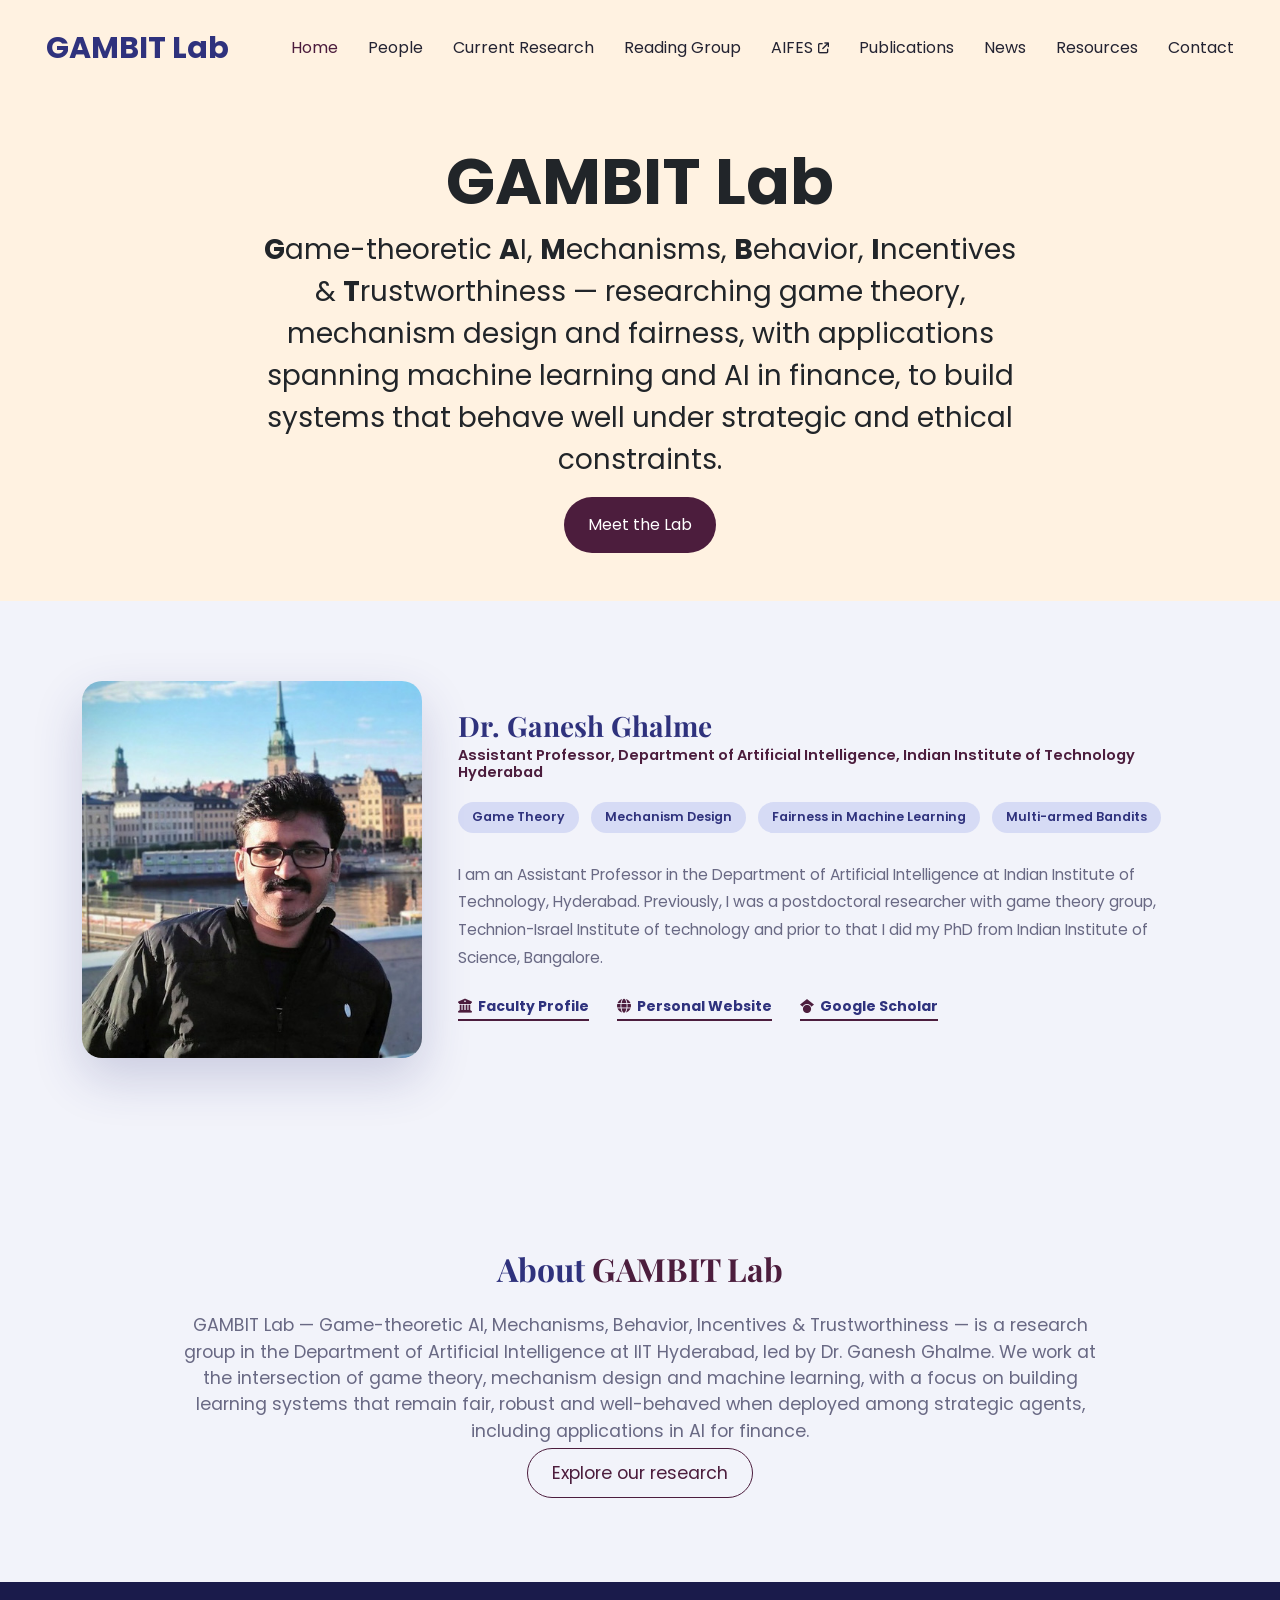
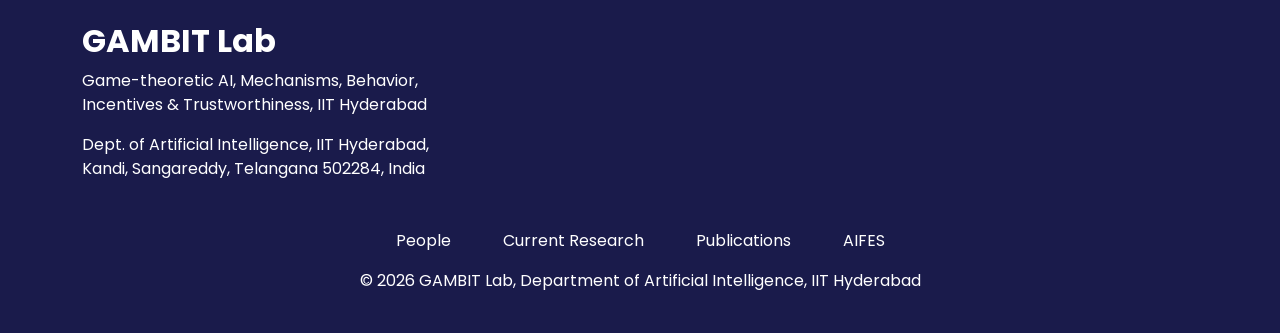
==== index.html @ 44207609 "Initial Website" ====
﻿<!DOCTYPE html>
<html lang="en">
<head>
  <meta charset="UTF-8">
  <meta name="viewport" content="width=device-width, initial-scale=1.0">
  <meta name="description" content="GAMBIT Lab: Game-theoretic AI, Mechanisms, Behavior, Incentives &amp; Trustworthiness, led by Dr. Ganesh Ghalme, Department of Artificial Intelligence, IIT Hyderabad.">
  <title>GAMBIT Lab | Game-theoretic AI, Mechanisms, Behavior, Incentives &amp; Trustworthiness</title>
  <link rel="stylesheet" href="./assets/css/bootstrap.min.css">
  <link href="./assets/icons/fontawesome/css/fontawesome.min.css" rel="stylesheet">
  <link href="./assets/icons/fontawesome/css/brands.min.css" rel="stylesheet">
  <link href="./assets/icons/fontawesome/css/solid.min.css" rel="stylesheet">
  <link rel="stylesheet" href="./assets/plugin/OwlCarousel2-2.3.4/dist/assets/owl.carousel.min.css">
  <link rel="stylesheet" href="./assets/plugin/OwlCarousel2-2.3.4/dist/assets/owl.theme.default.min.css">
  <link rel="stylesheet" href="./assets/plugin/aos/aos.css">
  <link rel="stylesheet" href="./assets/css/style.css">
  <link rel="stylesheet" href="./assets/css/lab-custom.css">
</head>
<body>
    <div class="header-section">
        <header id="header" class="header d-flex align-items-center fixed-top">
            <div class="container-fluid container-xl position-relative d-flex align-items-center">
              <a href="index.html" class="logo d-flex align-items-center me-auto">
                <h1 class="sitename">GAMBIT Lab</h1>
              </a>
              <nav id="navmenu" class="navmenu">
                <ul>
                  <li><a href="index.html" class="active">Home</a></li>
                  <li><a href="people.html">People</a></li>
                  <li><a href="research.html">Current Research</a></li>
                  <li><a href="reading-group.html">Reading Group</a></li>
                  <li><a href="https://ai-iith-web.github.io/AIFES/" target="_blank" rel="noopener noreferrer">AIFES <i class="fa-solid fa-arrow-up-right-from-square" style="font-size:11px;"></i></a></li>
                  <li><a href="publications.html">Publications</a></li>
                  <li><a href="news.html">News</a></li>
                  <li><a href="resources.html">Resources</a></li>
                  <li><a href="contact.html">Contact</a></li>
                </ul>
                <i class="mobile-nav-toggle d-xl-none fas fa-bars"></i>
              </nav>
            </div>
          </header>
            <div class="hero-section container-fluid container-xl position-relative pt-6" id="hero">
                <div class="row">
                    <div class="col-12 d-flex align-items-center mt-5 mt-sm-5 mt-md-5 mb-5">
                      <div class="learning-section pt-5 pt-md-5 pt-lg-0 text-center mx-auto" style="max-width: 760px;">
                        <h2 class="heading-large">GAMBIT Lab</h2>
                        <p class="subheading"><strong>G</strong>ame-theoretic <strong>A</strong>I, <strong>M</strong>echanisms, <strong>B</strong>ehavior, <strong>I</strong>ncentives &amp; <strong>T</strong>rustworthiness &mdash; researching game theory, mechanism design and fairness, with applications spanning machine learning and AI in finance, to build systems that behave well under strategic and ethical constraints.</p>
                        <a href="people.html#current-students" class="btn btn-secondary text-white border-0 rounded-5 py-3 px-4 btn-hover">Meet the Lab</a>
                     </div>
                    </div>
                </div>
            </div>
       </div>

       <div class="supervisor-section container-fluid container-xl position-relative" data-aos="fade-up">
          <div class="row align-items-center">
            <div class="col-md-4 mb-5 mb-md-0">
              <div class="supervisor-photo-box">
                <img src="./assets/images/ganesh-ghalme.jpg" alt="Dr. Ganesh Ghalme">
              </div>
            </div>
            <div class="col-md-8 supervisor-detail">
              <h2>Dr. Ganesh Ghalme</h2>
              <h6>Assistant Professor, Department of Artificial Intelligence, Indian Institute of Technology Hyderabad</h6>
              <div class="supervisor-tags">
                <span>Game Theory</span>
                <span>Mechanism Design</span>
                <span>Fairness in Machine Learning</span>
                <span>Multi-armed Bandits</span>
              </div>
              <p class="bio">
                I am an Assistant Professor in the Department of Artificial Intelligence at Indian Institute of Technology, Hyderabad.
                Previously, I was a postdoctoral researcher with game theory group, Technion-Israel Institute of technology and prior to
                that I did my PhD from Indian Institute of Science, Bangalore.
              </p>
              <div class="supervisor-links">
                <a href="https://iith.ac.in/ai/ganeshghalme/" target="_blank" rel="noopener noreferrer"><i class="fa-solid fa-building-columns"></i>Faculty Profile</a>
                <a href="https://sites.google.com/view/ganeshghalme/home" target="_blank" rel="noopener noreferrer"><i class="fa-solid fa-globe"></i>Personal Website</a>
                <a href="https://scholar.google.co.in/citations?user=3WtQCqYAAAAJ&hl=en" target="_blank" rel="noopener noreferrer"><i class="fa-brands fa-google-scholar"></i>Google Scholar</a>
              </div>
            </div>
          </div>
       </div>

        <div class="about-section container-fluid container-xl position-relative mt-7 text-center overflow-hidden pb-5" id="about" data-aos="fade-right">
            <h2 class="about-title fw-bold mb-4">About <span class="text-secondary">GAMBIT Lab</span></h2>
            <div class="row">
               <div class="col-lg-10 offset-lg-1">
                    <p class="about-subheading">
                     GAMBIT Lab &mdash; Game-theoretic AI, Mechanisms, Behavior, Incentives &amp; Trustworthiness &mdash; is a research group in the Department of Artificial Intelligence at IIT Hyderabad, led by Dr. Ganesh Ghalme. We work at the
                     intersection of game theory, mechanism design and machine learning, with a focus on building learning systems that remain fair, robust
                     and well-behaved when deployed among strategic agents, including applications in AI for finance.
                    </p>
               </div>
            </div>
            <a href="research.html" class="more-btn">Explore our research</a>
        </div>

        <footer class="footer text-center text-md-start mt-5">
          <div class="container">
            <div class="row align-items-center">
              <div class="col-12 text-md-start">
                <h5 class="fw-bold">GAMBIT Lab</h5>
                <p class="mb-0 footer-sub-title">Game-theoretic AI, Mechanisms, Behavior,<br>Incentives &amp; Trustworthiness, IIT Hyderabad</p>
                <p class="mb-0 mt-3 footer-sub-title">Dept. of Artificial Intelligence, IIT Hyderabad,<br>Kandi, Sangareddy, Telangana 502284, India</p>
              </div>
            </div>
            <div class="mt-5 d-flex justify-content-center align-items-center text-center">
              <div>
                <ul class="footer-menu d-flex flex-column flex-sm-column flex-md-row  flex-lg-row gap-3 justify-content-center list-unstyled">
                  <li class="me-3"><a href="people.html">People</a></li>
                  <li class="me-3"><a href="research.html">Current Research</a></li>
                  <li class="me-3"><a href="publications.html">Publications</a></li>
                  <li><a href="https://ai-iith-web.github.io/AIFES/" target="_blank" rel="noopener noreferrer">AIFES</a></li>
                </ul>
                <p class="mb-0 mt-3">&copy; 2026 GAMBIT Lab, Department of Artificial Intelligence, IIT Hyderabad</p>
              </div>
            </div>
          </div>
        </footer>
    <script src="./assets/js/jquery-3.6.0.min.js"></script>
    <script src="./assets/js/bootstrap.bundle.min.js"></script>
    <script src="./assets/plugin/OwlCarousel2-2.3.4/dist/owl.carousel.min.js"></script>
    <script src="./assets/plugin/aos/aos.js"></script>
    <script src="./assets/js/main.js"></script>
</body>
</html>
---- assets/icons/fontawesome/css/brands.min.css ----
/*!
 * Font Awesome Free 6.6.0 by @fontawesome - https://fontawesome.com
 * License - https://fontawesome.com/license/free (Icons: CC BY 4.0, Fonts: SIL OFL 1.1, Code: MIT License)
 * Copyright 2024 Fonticons, Inc.
 */
:host,:root{--fa-style-family-brands:"Font Awesome 6 Brands";--fa-font-brands:normal 400 1em/1 "Font Awesome 6 Brands"}@font-face{font-family:"Font Awesome 6 Brands";font-style:normal;font-weight:400;font-display:block;src:url(../webfonts/fa-brands-400.woff2) format("woff2"),url(../webfonts/fa-brands-400.ttf) format("truetype")}.fa-brands,.fab{font-weight:400}.fa-monero:before{content:"\f3d0"}.fa-hooli:before{content:"\f427"}.fa-yelp:before{content:"\f1e9"}.fa-cc-visa:before{content:"\f1f0"}.fa-lastfm:before{content:"\f202"}.fa-shopware:before{content:"\f5b5"}.fa-creative-commons-nc:before{content:"\f4e8"}.fa-aws:before{content:"\f375"}.fa-redhat:before{content:"\f7bc"}.fa-yoast:before{content:"\f2b1"}.fa-cloudflare:before{content:"\e07d"}.fa-ups:before{content:"\f7e0"}.fa-pixiv:before{content:"\e640"}.fa-wpexplorer:before{content:"\f2de"}.fa-dyalog:before{content:"\f399"}.fa-bity:before{content:"\f37a"}.fa-stackpath:before{content:"\f842"}.fa-buysellads:before{content:"\f20d"}.fa-first-order:before{content:"\f2b0"}.fa-modx:before{content:"\f285"}.fa-guilded:before{content:"\e07e"}.fa-vnv:before{content:"\f40b"}.fa-js-square:before,.fa-square-js:before{content:"\f3b9"}.fa-microsoft:before{content:"\f3ca"}.fa-qq:before{content:"\f1d6"}.fa-orcid:before{content:"\f8d2"}.fa-java:before{content:"\f4e4"}.fa-invision:before{content:"\f7b0"}.fa-creative-commons-pd-alt:before{content:"\f4ed"}.fa-centercode:before{content:"\f380"}.fa-glide-g:before{content:"\f2a6"}.fa-drupal:before{content:"\f1a9"}.fa-jxl:before{content:"\e67b"}.fa-dart-lang:before{content:"\e693"}.fa-hire-a-helper:before{content:"\f3b0"}.fa-creative-commons-by:before{content:"\f4e7"}.fa-unity:before{content:"\e049"}.fa-whmcs:before{content:"\f40d"}.fa-rocketchat:before{content:"\f3e8"}.fa-vk:before{content:"\f189"}.fa-untappd:before{content:"\f405"}.fa-mailchimp:before{content:"\f59e"}.fa-css3-alt:before{content:"\f38b"}.fa-reddit-square:before,.fa-square-reddit:before{content:"\f1a2"}.fa-vimeo-v:before{content:"\f27d"}.fa-contao:before{content:"\f26d"}.fa-square-font-awesome:before{content:"\e5ad"}.fa-deskpro:before{content:"\f38f"}.fa-brave:before{content:"\e63c"}.fa-sistrix:before{content:"\f3ee"}.fa-instagram-square:before,.fa-square-instagram:before{content:"\e055"}.fa-battle-net:before{content:"\f835"}.fa-the-red-yeti:before{content:"\f69d"}.fa-hacker-news-square:before,.fa-square-hacker-news:before{content:"\f3af"}.fa-edge:before{content:"\f282"}.fa-threads:before{content:"\e618"}.fa-napster:before{content:"\f3d2"}.fa-snapchat-square:before,.fa-square-snapchat:before{content:"\f2ad"}.fa-google-plus-g:before{content:"\f0d5"}.fa-artstation:before{content:"\f77a"}.fa-markdown:before{content:"\f60f"}.fa-sourcetree:before{content:"\f7d3"}.fa-google-plus:before{content:"\f2b3"}.fa-diaspora:before{content:"\f791"}.fa-foursquare:before{content:"\f180"}.fa-stack-overflow:before{content:"\f16c"}.fa-github-alt:before{content:"\f113"}.fa-phoenix-squadron:before{content:"\f511"}.fa-pagelines:before{content:"\f18c"}.fa-algolia:before{content:"\f36c"}.fa-red-river:before{content:"\f3e3"}.fa-creative-commons-sa:before{content:"\f4ef"}.fa-safari:before{content:"\f267"}.fa-google:before{content:"\f1a0"}.fa-font-awesome-alt:before,.fa-square-font-awesome-stroke:before{content:"\f35c"}.fa-atlassian:before{content:"\f77b"}.fa-linkedin-in:before{content:"\f0e1"}.fa-digital-ocean:before{content:"\f391"}.fa-nimblr:before{content:"\f5a8"}.fa-chromecast:before{content:"\f838"}.fa-evernote:before{content:"\f839"}.fa-hacker-news:before{content:"\f1d4"}.fa-creative-commons-sampling:before{content:"\f4f0"}.fa-adversal:before{content:"\f36a"}.fa-creative-commons:before{content:"\f25e"}.fa-watchman-monitoring:before{content:"\e087"}.fa-fonticons:before{content:"\f280"}.fa-weixin:before{content:"\f1d7"}.fa-shirtsinbulk:before{content:"\f214"}.fa-codepen:before{content:"\f1cb"}.fa-git-alt:before{content:"\f841"}.fa-lyft:before{content:"\f3c3"}.fa-rev:before{content:"\f5b2"}.fa-windows:before{content:"\f17a"}.fa-wizards-of-the-coast:before{content:"\f730"}.fa-square-viadeo:before,.fa-viadeo-square:before{content:"\f2aa"}.fa-meetup:before{content:"\f2e0"}.fa-centos:before{content:"\f789"}.fa-adn:before{content:"\f170"}.fa-cloudsmith:before{content:"\f384"}.fa-opensuse:before{content:"\e62b"}.fa-pied-piper-alt:before{content:"\f1a8"}.fa-dribbble-square:before,.fa-square-dribbble:before{content:"\f397"}.fa-codiepie:before{content:"\f284"}.fa-node:before{content:"\f419"}.fa-mix:before{content:"\f3cb"}.fa-steam:before{content:"\f1b6"}.fa-cc-apple-pay:before{content:"\f416"}.fa-scribd:before{content:"\f28a"}.fa-debian:before{content:"\e60b"}.fa-openid:before{content:"\f19b"}.fa-instalod:before{content:"\e081"}.fa-expeditedssl:before{content:"\f23e"}.fa-sellcast:before{content:"\f2da"}.fa-square-twitter:before,.fa-twitter-square:before{content:"\f081"}.fa-r-project:before{content:"\f4f7"}.fa-delicious:before{content:"\f1a5"}.fa-freebsd:before{content:"\f3a4"}.fa-vuejs:before{content:"\f41f"}.fa-accusoft:before{content:"\f369"}.fa-ioxhost:before{content:"\f208"}.fa-fonticons-fi:before{content:"\f3a2"}.fa-app-store:before{content:"\f36f"}.fa-cc-mastercard:before{content:"\f1f1"}.fa-itunes-note:before{content:"\f3b5"}.fa-golang:before{content:"\e40f"}.fa-kickstarter:before,.fa-square-kickstarter:before{content:"\f3bb"}.fa-grav:before{content:"\f2d6"}.fa-weibo:before{content:"\f18a"}.fa-uncharted:before{content:"\e084"}.fa-firstdraft:before{content:"\f3a1"}.fa-square-youtube:before,.fa-youtube-square:before{content:"\f431"}.fa-wikipedia-w:before{content:"\f266"}.fa-rendact:before,.fa-wpressr:before{content:"\f3e4"}.fa-angellist:before{content:"\f209"}.fa-galactic-republic:before{content:"\f50c"}.fa-nfc-directional:before{content:"\e530"}.fa-skype:before{content:"\f17e"}.fa-joget:before{content:"\f3b7"}.fa-fedora:before{content:"\f798"}.fa-stripe-s:before{content:"\f42a"}.fa-meta:before{content:"\e49b"}.fa-laravel:before{content:"\f3bd"}.fa-hotjar:before{content:"\f3b1"}.fa-bluetooth-b:before{content:"\f294"}.fa-square-letterboxd:before{content:"\e62e"}.fa-sticker-mule:before{content:"\f3f7"}.fa-creative-commons-zero:before{content:"\f4f3"}.fa-hips:before{content:"\f452"}.fa-behance:before{content:"\f1b4"}.fa-reddit:before{content:"\f1a1"}.fa-discord:before{content:"\f392"}.fa-chrome:before{content:"\f268"}.fa-app-store-ios:before{content:"\f370"}.fa-cc-discover:before{content:"\f1f2"}.fa-wpbeginner:before{content:"\f297"}.fa-confluence:before{content:"\f78d"}.fa-shoelace:before{content:"\e60c"}.fa-mdb:before{content:"\f8ca"}.fa-dochub:before{content:"\f394"}.fa-accessible-icon:before{content:"\f368"}.fa-ebay:before{content:"\f4f4"}.fa-amazon:before{content:"\f270"}.fa-unsplash:before{content:"\e07c"}.fa-yarn:before{content:"\f7e3"}.fa-square-steam:before,.fa-steam-square:before{content:"\f1b7"}.fa-500px:before{content:"\f26e"}.fa-square-vimeo:before,.fa-vimeo-square:before{content:"\f194"}.fa-asymmetrik:before{content:"\f372"}.fa-font-awesome-flag:before,.fa-font-awesome-logo-full:before,.fa-font-awesome:before{content:"\f2b4"}.fa-gratipay:before{content:"\f184"}.fa-apple:before{content:"\f179"}.fa-hive:before{content:"\e07f"}.fa-gitkraken:before{content:"\f3a6"}.fa-keybase:before{content:"\f4f5"}.fa-apple-pay:before{content:"\f415"}.fa-padlet:before{content:"\e4a0"}.fa-amazon-pay:before{content:"\f42c"}.fa-github-square:before,.fa-square-github:before{content:"\f092"}.fa-stumbleupon:before{content:"\f1a4"}.fa-fedex:before{content:"\f797"}.fa-phoenix-framework:before{content:"\f3dc"}.fa-shopify:before{content:"\e057"}.fa-neos:before{content:"\f612"}.fa-square-threads:before{content:"\e619"}.fa-hackerrank:before{content:"\f5f7"}.fa-researchgate:before{content:"\f4f8"}.fa-swift:before{content:"\f8e1"}.fa-angular:before{content:"\f420"}.fa-speakap:before{content:"\f3f3"}.fa-angrycreative:before{content:"\f36e"}.fa-y-combinator:before{content:"\f23b"}.fa-empire:before{content:"\f1d1"}.fa-envira:before{content:"\f299"}.fa-google-scholar:before{content:"\e63b"}.fa-gitlab-square:before,.fa-square-gitlab:before{content:"\e5ae"}.fa-studiovinari:before{content:"\f3f8"}.fa-pied-piper:before{content:"\f2ae"}.fa-wordpress:before{content:"\f19a"}.fa-product-hunt:before{content:"\f288"}.fa-firefox:before{content:"\f269"}.fa-linode:before{content:"\f2b8"}.fa-goodreads:before{content:"\f3a8"}.fa-odnoklassniki-square:before,.fa-square-odnoklassniki:before{content:"\f264"}.fa-jsfiddle:before{content:"\f1cc"}.fa-sith:before{content:"\f512"}.fa-themeisle:before{content:"\f2b2"}.fa-page4:before{content:"\f3d7"}.fa-hashnode:before{content:"\e499"}.fa-react:before{content:"\f41b"}.fa-cc-paypal:before{content:"\f1f4"}.fa-squarespace:before{content:"\f5be"}.fa-cc-stripe:before{content:"\f1f5"}.fa-creative-commons-share:before{content:"\f4f2"}.fa-bitcoin:before{content:"\f379"}.fa-keycdn:before{content:"\f3ba"}.fa-opera:before{content:"\f26a"}.fa-itch-io:before{content:"\f83a"}.fa-umbraco:before{content:"\f8e8"}.fa-galactic-senate:before{content:"\f50d"}.fa-ubuntu:before{content:"\f7df"}.fa-draft2digital:before{content:"\f396"}.fa-stripe:before{content:"\f429"}.fa-houzz:before{content:"\f27c"}.fa-gg:before{content:"\f260"}.fa-dhl:before{content:"\f790"}.fa-pinterest-square:before,.fa-square-pinterest:before{content:"\f0d3"}.fa-xing:before{content:"\f168"}.fa-blackberry:before{content:"\f37b"}.fa-creative-commons-pd:before{content:"\f4ec"}.fa-playstation:before{content:"\f3df"}.fa-quinscape:before{content:"\f459"}.fa-less:before{content:"\f41d"}.fa-blogger-b:before{content:"\f37d"}.fa-opencart:before{content:"\f23d"}.fa-vine:before{content:"\f1ca"}.fa-signal-messenger:before{content:"\e663"}.fa-paypal:before{content:"\f1ed"}.fa-gitlab:before{content:"\f296"}.fa-typo3:before{content:"\f42b"}.fa-reddit-alien:before{content:"\f281"}.fa-yahoo:before{content:"\f19e"}.fa-dailymotion:before{content:"\e052"}.fa-affiliatetheme:before{content:"\f36b"}.fa-pied-piper-pp:before{content:"\f1a7"}.fa-bootstrap:before{content:"\f836"}.fa-odnoklassniki:before{content:"\f263"}.fa-nfc-symbol:before{content:"\e531"}.fa-mintbit:before{content:"\e62f"}.fa-ethereum:before{content:"\f42e"}.fa-speaker-deck:before{content:"\f83c"}.fa-creative-commons-nc-eu:before{content:"\f4e9"}.fa-patreon:before{content:"\f3d9"}.fa-avianex:before{content:"\f374"}.fa-ello:before{content:"\f5f1"}.fa-gofore:before{content:"\f3a7"}.fa-bimobject:before{content:"\f378"}.fa-brave-reverse:before{content:"\e63d"}.fa-facebook-f:before{content:"\f39e"}.fa-google-plus-square:before,.fa-square-google-plus:before{content:"\f0d4"}.fa-web-awesome:before{content:"\e682"}.fa-mandalorian:before{content:"\f50f"}.fa-first-order-alt:before{content:"\f50a"}.fa-osi:before{content:"\f41a"}.fa-google-wallet:before{content:"\f1ee"}.fa-d-and-d-beyond:before{content:"\f6ca"}.fa-periscope:before{content:"\f3da"}.fa-fulcrum:before{content:"\f50b"}.fa-cloudscale:before{content:"\f383"}.fa-forumbee:before{content:"\f211"}.fa-mizuni:before{content:"\f3cc"}.fa-schlix:before{content:"\f3ea"}.fa-square-xing:before,.fa-xing-square:before{content:"\f169"}.fa-bandcamp:before{content:"\f2d5"}.fa-wpforms:before{content:"\f298"}.fa-cloudversify:before{content:"\f385"}.fa-usps:before{content:"\f7e1"}.fa-megaport:before{content:"\f5a3"}.fa-magento:before{content:"\f3c4"}.fa-spotify:before{content:"\f1bc"}.fa-optin-monster:before{content:"\f23c"}.fa-fly:before{content:"\f417"}.fa-aviato:before{content:"\f421"}.fa-itunes:before{content:"\f3b4"}.fa-cuttlefish:before{content:"\f38c"}.fa-blogger:before{content:"\f37c"}.fa-flickr:before{content:"\f16e"}.fa-viber:before{content:"\f409"}.fa-soundcloud:before{content:"\f1be"}.fa-digg:before{content:"\f1a6"}.fa-tencent-weibo:before{content:"\f1d5"}.fa-letterboxd:before{content:"\e62d"}.fa-symfony:before{content:"\f83d"}.fa-maxcdn:before{content:"\f136"}.fa-etsy:before{content:"\f2d7"}.fa-facebook-messenger:before{content:"\f39f"}.fa-audible:before{content:"\f373"}.fa-think-peaks:before{content:"\f731"}.fa-bilibili:before{content:"\e3d9"}.fa-erlang:before{content:"\f39d"}.fa-x-twitter:before{content:"\e61b"}.fa-cotton-bureau:before{content:"\f89e"}.fa-dashcube:before{content:"\f210"}.fa-42-group:before,.fa-innosoft:before{content:"\e080"}.fa-stack-exchange:before{content:"\f18d"}.fa-elementor:before{content:"\f430"}.fa-pied-piper-square:before,.fa-square-pied-piper:before{content:"\e01e"}.fa-creative-commons-nd:before{content:"\f4eb"}.fa-palfed:before{content:"\f3d8"}.fa-superpowers:before{content:"\f2dd"}.fa-resolving:before{content:"\f3e7"}.fa-xbox:before{content:"\f412"}.fa-square-web-awesome-stroke:before{content:"\e684"}.fa-searchengin:before{content:"\f3eb"}.fa-tiktok:before{content:"\e07b"}.fa-facebook-square:before,.fa-square-facebook:before{content:"\f082"}.fa-renren:before{content:"\f18b"}.fa-linux:before{content:"\f17c"}.fa-glide:before{content:"\f2a5"}.fa-linkedin:before{content:"\f08c"}.fa-hubspot:before{content:"\f3b2"}.fa-deploydog:before{content:"\f38e"}.fa-twitch:before{content:"\f1e8"}.fa-flutter:before{content:"\e694"}.fa-ravelry:before{content:"\f2d9"}.fa-mixer:before{content:"\e056"}.fa-lastfm-square:before,.fa-square-lastfm:before{content:"\f203"}.fa-vimeo:before{content:"\f40a"}.fa-mendeley:before{content:"\f7b3"}.fa-uniregistry:before{content:"\f404"}.fa-figma:before{content:"\f799"}.fa-creative-commons-remix:before{content:"\f4ee"}.fa-cc-amazon-pay:before{content:"\f42d"}.fa-dropbox:before{content:"\f16b"}.fa-instagram:before{content:"\f16d"}.fa-cmplid:before{content:"\e360"}.fa-upwork:before{content:"\e641"}.fa-facebook:before{content:"\f09a"}.fa-gripfire:before{content:"\f3ac"}.fa-jedi-order:before{content:"\f50e"}.fa-uikit:before{content:"\f403"}.fa-fort-awesome-alt:before{content:"\f3a3"}.fa-phabricator:before{content:"\f3db"}.fa-ussunnah:before{content:"\f407"}.fa-earlybirds:before{content:"\f39a"}.fa-trade-federation:before{content:"\f513"}.fa-autoprefixer:before{content:"\f41c"}.fa-whatsapp:before{content:"\f232"}.fa-square-upwork:before{content:"\e67c"}.fa-slideshare:before{content:"\f1e7"}.fa-google-play:before{content:"\f3ab"}.fa-viadeo:before{content:"\f2a9"}.fa-line:before{content:"\f3c0"}.fa-google-drive:before{content:"\f3aa"}.fa-servicestack:before{content:"\f3ec"}.fa-simplybuilt:before{content:"\f215"}.fa-bitbucket:before{content:"\f171"}.fa-imdb:before{content:"\f2d8"}.fa-deezer:before{content:"\e077"}.fa-raspberry-pi:before{content:"\f7bb"}.fa-jira:before{content:"\f7b1"}.fa-docker:before{content:"\f395"}.fa-screenpal:before{content:"\e570"}.fa-bluetooth:before{content:"\f293"}.fa-gitter:before{content:"\f426"}.fa-d-and-d:before{content:"\f38d"}.fa-microblog:before{content:"\e01a"}.fa-cc-diners-club:before{content:"\f24c"}.fa-gg-circle:before{content:"\f261"}.fa-pied-piper-hat:before{content:"\f4e5"}.fa-kickstarter-k:before{content:"\f3bc"}.fa-yandex:before{content:"\f413"}.fa-readme:before{content:"\f4d5"}.fa-html5:before{content:"\f13b"}.fa-sellsy:before{content:"\f213"}.fa-square-web-awesome:before{content:"\e683"}.fa-sass:before{content:"\f41e"}.fa-wirsindhandwerk:before,.fa-wsh:before{content:"\e2d0"}.fa-buromobelexperte:before{content:"\f37f"}.fa-salesforce:before{content:"\f83b"}.fa-octopus-deploy:before{content:"\e082"}.fa-medapps:before{content:"\f3c6"}.fa-ns8:before{content:"\f3d5"}.fa-pinterest-p:before{content:"\f231"}.fa-apper:before{content:"\f371"}.fa-fort-awesome:before{content:"\f286"}.fa-waze:before{content:"\f83f"}.fa-bluesky:before{content:"\e671"}.fa-cc-jcb:before{content:"\f24b"}.fa-snapchat-ghost:before,.fa-snapchat:before{content:"\f2ab"}.fa-fantasy-flight-games:before{content:"\f6dc"}.fa-rust:before{content:"\e07a"}.fa-wix:before{content:"\f5cf"}.fa-behance-square:before,.fa-square-behance:before{content:"\f1b5"}.fa-supple:before{content:"\f3f9"}.fa-webflow:before{content:"\e65c"}.fa-rebel:before{content:"\f1d0"}.fa-css3:before{content:"\f13c"}.fa-staylinked:before{content:"\f3f5"}.fa-kaggle:before{content:"\f5fa"}.fa-space-awesome:before{content:"\e5ac"}.fa-deviantart:before{content:"\f1bd"}.fa-cpanel:before{content:"\f388"}.fa-goodreads-g:before{content:"\f3a9"}.fa-git-square:before,.fa-square-git:before{content:"\f1d2"}.fa-square-tumblr:before,.fa-tumblr-square:before{content:"\f174"}.fa-trello:before{content:"\f181"}.fa-creative-commons-nc-jp:before{content:"\f4ea"}.fa-get-pocket:before{content:"\f265"}.fa-perbyte:before{content:"\e083"}.fa-grunt:before{content:"\f3ad"}.fa-weebly:before{content:"\f5cc"}.fa-connectdevelop:before{content:"\f20e"}.fa-leanpub:before{content:"\f212"}.fa-black-tie:before{content:"\f27e"}.fa-themeco:before{content:"\f5c6"}.fa-python:before{content:"\f3e2"}.fa-android:before{content:"\f17b"}.fa-bots:before{content:"\e340"}.fa-free-code-camp:before{content:"\f2c5"}.fa-hornbill:before{content:"\f592"}.fa-js:before{content:"\f3b8"}.fa-ideal:before{content:"\e013"}.fa-git:before{content:"\f1d3"}.fa-dev:before{content:"\f6cc"}.fa-sketch:before{content:"\f7c6"}.fa-yandex-international:before{content:"\f414"}.fa-cc-amex:before{content:"\f1f3"}.fa-uber:before{content:"\f402"}.fa-github:before{content:"\f09b"}.fa-php:before{content:"\f457"}.fa-alipay:before{content:"\f642"}.fa-youtube:before{content:"\f167"}.fa-skyatlas:before{content:"\f216"}.fa-firefox-browser:before{content:"\e007"}.fa-replyd:before{content:"\f3e6"}.fa-suse:before{content:"\f7d6"}.fa-jenkins:before{content:"\f3b6"}.fa-twitter:before{content:"\f099"}.fa-rockrms:before{content:"\f3e9"}.fa-pinterest:before{content:"\f0d2"}.fa-buffer:before{content:"\f837"}.fa-npm:before{content:"\f3d4"}.fa-yammer:before{content:"\f840"}.fa-btc:before{content:"\f15a"}.fa-dribbble:before{content:"\f17d"}.fa-stumbleupon-circle:before{content:"\f1a3"}.fa-internet-explorer:before{content:"\f26b"}.fa-stubber:before{content:"\e5c7"}.fa-telegram-plane:before,.fa-telegram:before{content:"\f2c6"}.fa-old-republic:before{content:"\f510"}.fa-odysee:before{content:"\e5c6"}.fa-square-whatsapp:before,.fa-whatsapp-square:before{content:"\f40c"}.fa-node-js:before{content:"\f3d3"}.fa-edge-legacy:before{content:"\e078"}.fa-slack-hash:before,.fa-slack:before{content:"\f198"}.fa-medrt:before{content:"\f3c8"}.fa-usb:before{content:"\f287"}.fa-tumblr:before{content:"\f173"}.fa-vaadin:before{content:"\f408"}.fa-quora:before{content:"\f2c4"}.fa-square-x-twitter:before{content:"\e61a"}.fa-reacteurope:before{content:"\f75d"}.fa-medium-m:before,.fa-medium:before{content:"\f23a"}.fa-amilia:before{content:"\f36d"}.fa-mixcloud:before{content:"\f289"}.fa-flipboard:before{content:"\f44d"}.fa-viacoin:before{content:"\f237"}.fa-critical-role:before{content:"\f6c9"}.fa-sitrox:before{content:"\e44a"}.fa-discourse:before{content:"\f393"}.fa-joomla:before{content:"\f1aa"}.fa-mastodon:before{content:"\f4f6"}.fa-airbnb:before{content:"\f834"}.fa-wolf-pack-battalion:before{content:"\f514"}.fa-buy-n-large:before{content:"\f8a6"}.fa-gulp:before{content:"\f3ae"}.fa-creative-commons-sampling-plus:before{content:"\f4f1"}.fa-strava:before{content:"\f428"}.fa-ember:before{content:"\f423"}.fa-canadian-maple-leaf:before{content:"\f785"}.fa-teamspeak:before{content:"\f4f9"}.fa-pushed:before{content:"\f3e1"}.fa-wordpress-simple:before{content:"\f411"}.fa-nutritionix:before{content:"\f3d6"}.fa-wodu:before{content:"\e088"}.fa-google-pay:before{content:"\e079"}.fa-intercom:before{content:"\f7af"}.fa-zhihu:before{content:"\f63f"}.fa-korvue:before{content:"\f42f"}.fa-pix:before{content:"\e43a"}.fa-steam-symbol:before{content:"\f3f6"}
---- assets/icons/fontawesome/css/solid.min.css ----
/*!
 * Font Awesome Free 6.6.0 by @fontawesome - https://fontawesome.com
 * License - https://fontawesome.com/license/free (Icons: CC BY 4.0, Fonts: SIL OFL 1.1, Code: MIT License)
 * Copyright 2024 Fonticons, Inc.
 */
:host,:root{--fa-style-family-classic:"Font Awesome 6 Free";--fa-font-solid:normal 900 1em/1 "Font Awesome 6 Free"}@font-face{font-family:"Font Awesome 6 Free";font-style:normal;font-weight:900;font-display:block;src:url(../webfonts/fa-solid-900.woff2) format("woff2"),url(../webfonts/fa-solid-900.ttf) format("truetype")}.fa-solid,.fas{font-weight:900}
---- assets/css/style.css ----
/**
* Template Name: MindHaven - Free Bootstrap Online Learning Template
* Template URL: https://www.templaterise.com/template/mindhaven-free-bootstrap-online-learning-template
* Updated: January 05 2025 with Bootstrap v5.3.3
* Author: templaterise.com
*/

@import url('https://fonts.googleapis.com/css2?family=DM+Sans:ital,opsz,wght@0,9..40,100..1000;1,9..40,100..1000&family=Poppins:ital,wght@0,100;0,200;0,300;0,400;0,500;0,600;0,700;0,800;0,900;1,100;1,200;1,300;1,400;1,500;1,600;1,700;1,800;1,900&display=swap');

:root {
  --primary: #2F327D;
  --secondary: #4C1D3D;
  --tertiary: #232332;
  --quaternary: #696984;
  --quinary: #23BDEE; 
  --white: #ffffff;
  --font: Nunito Sans;
}

  
body {
    font-family: Poppins;
}

ul {
  padding: 0;
  margin: 0;
}

a {
  text-decoration: none;
}

/*--------------------------------------------------------------
# Global Header
--------------------------------------------------------------*/


.header-section {
  padding-bottom: 70px;
  background-color: #FFF2E1;
  width: 100%;
  border-radius: 0% 0% 54% 51% / 10% 10% 18% 19%;
}

@media (min-width: 992px) {
  .header-section {
    padding-bottom: 0px;
  }
}

.header {
  color: var(--tertiary);
  background-color: #FFF2E1;
  padding: 20px 0;
  transition: all 0.5s;
  z-index: 997;
  height: 6rem;
}

.header .logo {
  line-height: 1;
}

.header .logo img {
  max-height: 36px;
  margin-right: 8px;
}

.header .logo h1 {
  font-size: 30px;
  margin: 0;
  font-weight: 700;
  color: var(--primary);
}

@media (max-width: 480px) {
  .header .logo img {
    max-height: 24px;
  }

  .header .logo h1 {
    font-size: 24px;
  }
}



@media (max-width: 1200px) {
  .header .logo {
    order: 1;
  }

  .header .navmenu {
    order: 3;
  }
}

.scrolled .header {
  background-color: #fff !important;
  box-shadow: 0px 0 18px rgba(0, 0, 0, 0.1);
}

/*--------------------------------------------------------------
# Navigation Menu
--------------------------------------------------------------*/
/* Desktop Navigation */
@media (min-width: 1200px) {
  .navmenu {
    padding: 0;
  }

  .navmenu ul {
    margin: 0;
    padding: 0;
    display: flex;
    list-style: none;
    align-items: center;
  }

  .navmenu li {
    position: relative;
  }

  .navmenu a,
  .navmenu a:focus {
    color: var(--tertiary);
    padding: 18px 15px;
    font-size: 16px;
    font-family: var(--nav-font);
    font-weight: 400;
    display: flex;
    align-items: center;
    justify-content: space-between;
    white-space: nowrap;
    transition: 0.3s;
  }

  .navmenu a i,
  .navmenu a:focus i {
    font-size: 12px;
    line-height: 0;
    margin-left: 5px;
    transition: 0.3s;
  }

  .navmenu li:last-child a {
    padding-right: 0;
  }

  .navmenu li:hover>a,
  .navmenu .active,
  .navmenu .active:focus {
    color: var(--secondary);
  }

  .navmenu .dropdown ul {
    margin: 0;
    padding: 10px 0;
    background: var(--white);
    display: block;
    position: absolute;
    visibility: hidden;
    left: 14px;
    top: 130%;
    opacity: 0;
    transition: 0.3s;
    border-radius: 4px;
    z-index: 99;
    box-shadow: 0px 0px 30px rgba(0, 0, 0, 0.1);
  }

  .navmenu .dropdown ul li {
    min-width: 200px;
  }

  .navmenu .dropdown ul a {
    padding: 10px 20px;
    font-size: 15px;
    text-transform: none;
    color: var(--tertiary);
  }

  .navmenu .dropdown ul a i {
    font-size: 12px;
  }

  .navmenu .dropdown ul a:hover,
  .navmenu .dropdown ul .active:hover,
  .navmenu .dropdown ul li:hover>a {
    color: var(--secondary);
  }

  .navmenu .dropdown:hover>ul {
    opacity: 1;
    top: 100%;
    visibility: visible;
  }

  .navmenu .dropdown .dropdown ul {
    top: 0;
    left: -90%;
    visibility: hidden;
  }

  .navmenu .dropdown .dropdown:hover>ul {
    opacity: 1;
    top: 0;
    left: -100%;
    visibility: visible;
  }

  .navmenu .megamenu {
    position: static;
  }

  .navmenu .megamenu ul {
    margin: 0;
    padding: 10px;
    background: var(--white);
    box-shadow: 0px 0px 20px rgba(0, 0, 0, 0.1);
    position: absolute;
    top: 130%;
    left: 0;
    right: 0;
    visibility: hidden;
    opacity: 0;
    display: flex;
    transition: 0.3s;
    border-radius: 4px;
    z-index: 99;
  }

  .navmenu .megamenu ul li {
    flex: 1;
  }

  .navmenu .megamenu ul li a,
  .navmenu .megamenu ul li:hover>a {
    padding: 10px 20px;
    font-size: 15px;
    color: var(--tertiary);
  }

  .navmenu .megamenu ul li a:hover,
  .navmenu .megamenu ul li .active,
  .navmenu .megamenu ul li .active:hover {
    color: var(--tertiary);
  }

  .navmenu .megamenu:hover>ul {
    opacity: 1;
    top: 100%;
    visibility: visible;
  }
}

/* Mobile Navigation */
@media (max-width: 1199px) {
  .mobile-nav-toggle {
    color: var(--tertiary);
    font-size: 28px;
    line-height: 0;
    margin-right: 10px;
    cursor: pointer;
    transition: color 0.3s;
  }

  .navmenu {
    padding: 0;
    z-index: 9997;
  }

  .navmenu ul {
    display: none;
    list-style: none;
    position: absolute;
    inset: 60px 20px 20px 20px;
    padding: 10px 0;
    margin: 0;
    border-radius: 6px;
    background-color: var(--white);
    overflow-y: auto;
    transition: 0.3s;
    z-index: 9998;
    box-shadow: 0px 0px 30px rgba(0, 0, 0, 0.1);
  }

  .navmenu a,
  .navmenu a:focus {
    color: var(--tertiary);
    padding: 10px 20px;
    font-family: var(--nav-font);
    font-size: 17px;
    font-weight: 500;
    display: flex;
    align-items: center;
    justify-content: space-between;
    white-space: nowrap;
    transition: 0.3s;
  }

  .navmenu a i,
  .navmenu a:focus i {
    font-size: 12px;
    line-height: 0;
    margin-left: 5px;
    width: 30px;
    height: 30px;
    display: flex;
    align-items: center;
    justify-content: center;
    border-radius: 50%;
    transition: 0.3s;
  }


  .navmenu a:hover,
  .navmenu .active,
  .navmenu .active:focus {
    color: var(--secondary);
  }

  .navmenu .active i,
  .navmenu .active:focus i {
    transform: rotate(180deg);
  }

  .navmenu .dropdown ul {
    position: static;
    display: none;
    z-index: 99;
    padding: 10px 0;
    margin: 10px 20px;
    transition: all 0.5s ease-in-out;
    box-shadow: none;
  }

  .navmenu .dropdown ul ul {
    background-color: rgba(33, 37, 41, 0.1);
  }

  .navmenu .dropdown>.dropdown-active {
    display: block;
    background-color: rgba(33, 37, 41, 0.03);
  }

  .mobile-nav-active {
    overflow: hidden;
  }

  .mobile-nav-active .mobile-nav-toggle {
    color: #fff;
    position: absolute;
    font-size: 32px;
    top: 30px;
    right: 15px;
    margin-right: 0;
    z-index: 9999;
  }

  .mobile-nav-active .navmenu {
    position: fixed;
    overflow: hidden;
    inset: 0;
    background: rgba(33, 37, 41, 0.8);
    transition: 0.3s;
  }

  .mobile-nav-active .navmenu>ul {
    display: block;
  }
}

/* Default margin classes */
.mt-6 {
  margin-top: 6rem;
}

/* Small screens */
@media (max-width: 576px) {
  .mt-sm-6 {
    margin-top: 6rem !important;
  }
}

/* Medium screens */
@media (max-width: 768px) {
  .mt-md-6 {
    margin-top: 6rem !important;
  }
}

@media (max-width: 1024px) {
  .mt-lg-6 {
    margin-top: 6rem !important;
  }
}


.mt-7 {
  margin-top: 7rem;
}

.pt-6 {
  margin-top: 6rem;
}

.header-img {
  width: 100%;
  height: auto;
  border-radius: 100% 0% 100% 0% / 0% 0% 10% 100%;
}

@media (min-width: 576px) { 
  .header-img {
    width: 400px;
  }
}

@media (min-width: 768px) { 
  .header-img {
    width: 500px;
  }
}

@media (min-width: 992px) {
  .header-img {
    width: 600px;
  }
}

.learning-section .heading-large {
  font-size: 2.5rem; /* Default size for small screens */
  font-weight: 700;
}

.learning-section .subheading {
  font-size: 1rem; /* Default size for small screens */
  font-weight: 400;
}

@media (min-width: 576px) { /* Small screens */
  .learning-section .heading-large {
    font-size: 3rem;
  }
  .learning-section .subheading {
    font-size: 1.25rem;
  }
}

@media (min-width: 768px) { /* Medium screens */
  .learning-section .heading-large {
    font-size: 3.5rem;
  }
  .learning-section .subheading {
    font-size: 1.5rem;
  }
}

@media (min-width: 992px) { /* Large screens */
  .learning-section .heading-large {
    font-size: 4rem;
  }
  .learning-section .subheading {
    font-size: 1.75rem;
  }
}

.btn-secondary {
  background-color: var(--secondary);
}

.btn-hover {
  transition: background-color 0.3s ease, transform 0.3s ease;
}

.btn-hover:hover{
  background-color: var(--primary);
}

.trusted-section {
  text-align: center;
}

.trusted-title {
  font-size: 1.5rem;
  margin-bottom: 3rem;
  color: var(--quaternary);
}

.trusted-logos {
  display: grid;
  grid-template-columns: repeat(4, 1fr); 
  gap: 30px; 
  justify-content: center; 
  justify-items: center; 
}

.trusted-logos img {
  max-width: 150px;
  max-height: 60px;
  transition: transform 0.3s, opacity 0.3s;
}

.trusted-logos img:hover {
  transform: scale(1.1);
}


@media (max-width: 1024px) {
  .trusted-logos {
    grid-template-columns: repeat(3, 1fr);
    gap: 30px;
  }

  .trusted-logos img {
    max-width: 120px;
    max-height: 50px;
  }
}

@media (max-width: 768px) {
  .trusted-logos {
    grid-template-columns: repeat(2, 1fr);
    gap: 25px;
  }

  .trusted-title {
    font-size: 20px;
  }

  .trusted-logos img {
    max-width: 100px;
    max-height: 40px;
  }
}

@media (max-width: 480px) {
  .trusted-logos {
    grid-template-columns: 1fr;
  }

  .trusted-logos img {
    max-width: 80px;
    max-height: 30px;
  }
}

.service-title {
   color: var(--primary);
   font-size: 2rem;
}

.text-secondary {
  color: var(--secondary) !important;
}

.service-subheading {
  color: var(--quaternary);
}

.icon-wrapper {
  box-shadow: 0 4px 6px rgba(0, 0, 0, 0.1);
  width: 60px;
  height: 60px;
  position: absolute;
  left: 50%;
  transform: translate(-50%);
  top: -1.8rem;
}

.service-item {
  box-shadow: 0px 10px 60px 0px #262D7614;
}

.card-title {
  color: var(--primary);
  font-size: 1.5rem;
}

.card-text {
  color: var(--quaternary);
  font-size: 1.1rem;
}

.about-title, .our-feature-title, .blog-section-title {
  color: var(--primary);
  font-size: 2rem;
}

.about-subheading, .our-feature-subheading, .blog-section-subheading {
  color: var(--quaternary);
  font-size: 1.1rem;
}

.card-overlay {
  position: relative;
  overflow: hidden;
  border-radius: 15px;
  box-shadow: 0 4px 10px rgba(0, 0, 0, 0.2);
}

.card-overlay .card-img {
  height: 100%;
  object-fit: cover;
  filter: brightness(0.7);
}

.card-overlay .card-img-overlay {
  background: rgba(0, 0, 0, 0.3);
  border-radius: 15px;
}

.card-overlay .btn {
  font-size: 16px;
  border-radius: 25px;
}

.about-blog-title h4 {
  color: var(--primary);
  font-size: 1.9rem;
  line-height: 3rem;
  font-weight: 600;
  z-index: 999;

}
.about-blog-title {
  position: relative;
}
.about-blog-title::before {
  content: '';
  width: 55px;
  height: 55px;
  background-color: var(--secondary);
  position: absolute;
  left: -10px;
  top: -5px;
  border-radius: 50%;
  z-index: -1;
}

.about-blog-desc p {
  color: var(--quaternary);
  font-size: 1.2rem;
}

.about-blog-read-more a{
  text-decoration: underline;
  font-size: 1.2rem;
  font-weight: 400;
  color: var(--primary);
  transition: color 0.3s ease;
}

.about-blog-read-more a:hover {
  color: var(--secondary);
}

.about-youtube {
  position: relative;
  padding: 1rem;
}

.about-youtube::before {
  content: '';
  width: 100px;
  height: 100px;
  background-color: var(--quinary);
  position: absolute;
  border-radius: 20px;
  top: 0;
  left: 0;
  z-index: -1;
}

.about-youtube::after {
  content: '';
  width: 100px;
  height: 100px;
  background-color: var(--secondary);
  position: absolute;
  border-radius: 20px;
  bottom: 0;
  right: 0;
  z-index: -1;
}

.about-youtube img {
  object-fit: cover;
  border-radius: 15px;
}

.youtube-play-btn {
  width: 60px;
  height: 60px;
  border-radius: 50%;
  background-color: #fff;
  position: absolute;
  top: 50%;
  left: 50%;
  transform: translate(-50%, -50%);
  display: flex;
  justify-content: center;
  align-items: center;
  cursor: pointer;
  transition: background-color 0.3s ease, transform 0.3s ease;
}

.youtube-play-btn i {
    font-size: 20px;
    color: #23BDEE;
    transition: color 0.3s ease;
}

.youtube-play-btn:hover {
  background-color: var(--primary);
  transform: translate(-50%, -50%) scale(1.05);
}

.youtube-play-btn:hover i {
  color: #fff;
}

.our-feature-sub-title {
  font-size: 1.875rem;
  font-weight: 600;
}

.our-feature-class-room {
  margin: 0;
  padding: 0;
  list-style: none;
}

.our-feature-class-room li {
  display: flex;
  margin-bottom: 25px;
}
.icon-item {
  width: 50px;
  height: 50px;
  background-color: var(--white);
  box-shadow: 0px 15px 44px 0px #0D0F1C1F;
  display: flex;
  border-radius: 50%;
  align-items: center;
  justify-content: center;
}
.icon-item img {
  width: 22px;
  height: auto;
}

.text-tertiary {
  color: #232332; 
}

.text-quaternary {
  color: #696984; 
}

.text-quinary {
  color: #23BDEE; 
}
 
.more-btn {
  color: var(--secondary);
  padding: 12px 24px;
  border-radius: 30px;
  border: 1px solid var(--secondary);
  font-size: 1.1rem;
  transition: background-color 0.3s ease, transform 0.3s ease;
}

.more-btn:hover {
background-color: var(--secondary);
color: var(--white);
}


.testimonial-title {
  font-size: 14px;
  text-transform: uppercase;
  letter-spacing: 1px;
  color: var(--primary);
  position: relative;
}


.testimonial-heading {
margin-top: 1.25rem;
font-size: 1.875rem;
font-weight: 700;
color: var(--primary);
}

.testimonial-text {
margin-top: 1.1rem;
font-size: 1rem;
color: var(--quaternary);
line-height: 1.6;
}
.testimonial-slide {
  position: relative;
}
.testimonial-content {
  position: absolute;
  bottom: 0;
  left: 20px;
}
.testimonial-slide .testimonial-content{
      background-color: #fff;
      box-shadow: 2px 4px 60px 0px #292C7C1A;
      padding: 40px 40px;
      border-radius: 8px 0 0  8px;
      border-left: 8px solid #F67766;
}
.testimonial-slide .testimonial-content p{
      color: #5F5F7E;
      font-size: 18px;
} 
.testimonial-slide .testimonial-content h4{
      color: #5F5F7E;
      font-size: 20px;
}   
.testimonial-slide .testimonial-content .review {
  color: #80819A;
  font-size: 13px;
}
.testimonial-bg-img {
    height: 600px;
    background: linear-gradient(180deg, #A3D8D5 0%, #FDFFEB 100%);
    overflow: hidden;
    padding: 20px 0px;
    border-radius: 12px;
}
.testimonial-bg-img img {
  width: 100%;
  height: 100%;
  object-fit: contain;
  transform: scale(1.4);
}

.testimonial-carousel .owl-nav .owl-prev,
.testimonial-carousel .owl-nav .owl-next {
  position: absolute;
  top: 50%;
  display: flex;
  justify-content: center;
  align-items: center;
  color: #1EA4CE !important;
  -webkit-transition: all 0.3s ease-in-out;
  transition: all 0.3s ease-in-out;
  font-size: 18px !important;
  width: 50px;
  height: 50px;
  border-radius: 50%;
  background-color: #fff !important;
  box-shadow: 0px 4px 60px 0px #292C7C26;
}

.testimonial-carousel .owl-nav .owl-prev {
  left: -30px;
}

.testimonial-carousel .owl-nav .owl-next {
  right: -30px;
}
.line-v {
  width: 60px;
  height: 2px;
  background-color: var(--primary);
  display: inline-block;
  vertical-align: bottom;
  margin-right: 20px;
  margin-top: 10px;
}
.rating i {
  color: var(--secondary);
}

.blog-header img {
  width: 100%;
  height: 300px;
  object-fit: cover;
  border-radius: 12px;
}

.blog-title h2 {
  font-size: 1.5rem;
  font-weight: 500;
  color: #252641;
  line-height: 2rem;
}

.blog-content p {
  font-size: 1rem;
  font-weight: 400;
  color: var(--quaternary);
  line-height: 1.5rem;
}

.blog-read-more a {
  font-size: 1rem;
  font-weight: 400;
  color: var(--primary);
  line-height: 1.5rem;
  text-decoration: underline;
  transition: color 0.3s ease;
}

.blog-read-more a:hover {
  color: var(--secondary);
}

.blog-tag {
  background-color: #F4C467;
  color: var(--primary);
  display: inline-block;
  padding: 4px 32px;
  text-transform: uppercase;
  border-radius: 50px;
}


.blog-list-items {
  display: flex;
  flex-direction: column;
  gap: 1.5rem;
  overflow: hidden;
}

.blog-list-items .blog-list-item {
  border-radius: 12px;
  position: relative;
}

.blog-list-items .blog-image {
  width: 100%;
  height: 10rem;
  border-radius: 12px;
  object-fit: cover;
}

.blog-list-items .blog-content {
  flex: 1;
}

.blog-list-items .blog-tag {
  display: inline-block;
  padding: 0.25rem 0.75rem !important;
  border-radius: 8px;
  font-size: 12px;
  font-weight: 400;
  color: #fff;
  position: absolute;
  left: 20px;
  bottom: 10px;
  background-color: #F4C467;
  color: var(--primary);
}

.blog-list-items .blog-title {
  font-size: 1.1rem;
  font-weight: 500;
  color: #252641;
}

.blog-list-items .blog-description {
  font-size: 1rem;
  color: var(--quaternary);
}

.footer {
  background-color: #1a1b4b;
  color: #ffffff;
  padding: 40px 0;
}
.footer a {
  color: #ffffff;
  text-decoration: none;
  margin: 0 10px;
}
.footer a:hover {
  text-decoration: underline;
}
.newsletter-input {
  border: 1px solid #83839A;
  border-radius: 25px;
  padding: 10px 15px;
  width: 100%;
  max-width: 300px;
  color: #ffffff;
  background-color: transparent;
}
.newsletter-input:focus {
  border-color: #83839A;
  box-shadow: none;
  outline: none !important;
}
.subscribe-btn {
  border: none;
  border-radius: 25px;
  color: #ffffff;
  padding: 10px 20px;
  cursor: pointer;
  background: linear-gradient(105.5deg, #545AE7 19.57%, #393FCF 78.85%);
}
.subscribe-btn:hover {
  opacity: 0.9;
}
.footer h6 {
  color: #B2B3CF;
  font-weight: 500;
}
.footer-sub-title {
  color: #fff;
  font-weight: 400;
  font-size: 1rem;
}
.footer h5 {
  font-size: 2rem;
  font-weight: 500;
}

.footer-menu li a {
  transition: color 0.3s ease;
}

.footer-menu li a:hover {
  text-decoration: none;
  color: var(--secondary);
}
---- assets/css/lab-custom.css ----
﻿/* ===================================================================
   GAMBIT Lab additions on top of the MindHaven skeleton.
   The template's stock photography (SaaS UI mockups with fabricated
   names, generic classroom/student stock photos) is not reused here
   since none of it truthfully represents the lab. These rules replace
   those image slots with icon/gradient/avatar treatments built from
   the template's own --primary/--secondary/--tertiary/--quinary
   palette, without altering the section skeleton itself.
   =================================================================== */

@import url('https://fonts.googleapis.com/css2?family=Playfair+Display:wght@600;700;800&display=swap');

/* ---------- Main headings: serif typeface for an editorial/academic feel ---------- */
h1, h2 {
  font-family: 'Playfair Display', serif;
}

/* ---------- GAMBIT Lab wordmark: kept sans-serif, unlike other headings ---------- */
.sitename, .heading-large {
  font-family: 'Poppins', sans-serif;
}

/* ---------- Page background: cool indigo tint instead of plain white ---------- */
body {
  background-color: #F2F3FA;
}

.scrolled .header {
  background-color: #F2F3FA !important;
}

/* ---------- Nav links: dark underline draw-in + pressed-in feel on hover ---------- */
.navmenu > ul > li > a {
  position: relative;
  border-radius: 6px;
  transition: transform 0.25s ease, box-shadow 0.25s ease;
}

.navmenu > ul > li > a::after {
  content: '';
  position: absolute;
  left: 15px;
  right: 15px;
  bottom: 8px;
  height: 2px;
  background: #8A4A6E;
  transform: scaleX(0);
  transform-origin: center;
  transition: transform 0.3s ease;
}

.navmenu > ul > li:hover > a::after {
  transform: scaleX(1);
}

.navmenu > ul > li:hover > a {
  transform: translateY(1px);
  background-color: rgba(76, 29, 61, 0.12);
  box-shadow: inset 0 2px 6px rgba(76, 29, 61, 0.35);
}

/* ---------- Current Research cards: diagonal shadow peeking out on hover ---------- */
.service-item {
  background: #fff;
  transition: transform 0.3s ease, box-shadow 0.3s ease;
}

.service-item:hover {
  transform: translate(-6px, -6px);
  box-shadow: 14px 14px 30px rgba(0, 0, 0, 0.18);
}

/* ---------- Hero photo + real caption badge ---------- */
.hero-photo-box {
  position: relative;
  max-width: 420px;
}

.hero-photo-box img {
  width: 100%;
  border-radius: 20px;
  box-shadow: 0 20px 50px rgba(47, 50, 125, 0.25);
}

.hero-photo-badge {
  position: absolute;
  left: -20px;
  bottom: -20px;
  background: #fff;
  border-radius: 14px;
  box-shadow: 0 10px 30px rgba(0, 0, 0, 0.12);
  padding: 14px 18px;
  max-width: 260px;
}

.hero-photo-badge strong {
  display: block;
  color: var(--primary);
  font-size: 14px;
}

.hero-photo-badge span {
  color: var(--quaternary);
  font-size: 12.5px;
}

/* ---------- About section: student/alumni teaser tiles (replace stock overlay photos) ---------- */
.card-overlay-fill {
  height: 100%;
  min-height: 260px;
  display: flex;
  flex-direction: column;
  align-items: center;
  justify-content: center;
  text-align: center;
  color: #fff;
  padding: 30px;
}

.card-overlay-fill.tile-students {
  background: linear-gradient(135deg, var(--primary) 0%, #4d51b8 100%);
}

.card-overlay-fill.tile-alumni {
  background: linear-gradient(135deg, var(--tertiary) 0%, #4a4a63 100%);
}

.card-overlay-fill i {
  font-size: 34px;
  margin-bottom: 14px;
  color: var(--secondary);
}

/* ---------- About quote card (replaces the video/play-button block) ---------- */
.about-quote {
  position: relative;
  padding: 1rem;
}

.about-quote::before {
  content: '';
  width: 100px;
  height: 100px;
  background-color: var(--quinary);
  position: absolute;
  border-radius: 20px;
  top: -1rem;
  left: -1rem;
  z-index: 0;
}

.about-quote::after {
  content: '';
  width: 100px;
  height: 100px;
  background-color: var(--secondary);
  position: absolute;
  border-radius: 20px;
  bottom: -1rem;
  right: -1rem;
  z-index: 0;
}

.about-quote-inner {
  position: relative;
  z-index: 1;
  background: #fff;
  border-radius: 15px;
  box-shadow: 0 4px 10px rgba(0, 0, 0, 0.15);
  padding: 40px 34px;
  text-align: left;
}

.about-quote-inner i.fa-quote-left {
  color: var(--quinary);
  font-size: 26px;
  margin-bottom: 14px;
}

.about-quote-inner p {
  color: var(--tertiary);
  font-size: 16px;
  line-height: 1.7;
  font-style: italic;
  margin-bottom: 16px;
}

.about-quote-inner .quote-name {
  font-weight: 700;
  color: var(--primary);
  font-style: normal;
}

.about-quote-inner .quote-role {
  font-weight: 400;
  color: var(--quaternary);
  font-size: 13.5px;
  display: block;
}

/* ---------- Feature showcase: icon art panel (replaces product screenshots) ---------- */
.feature-art {
  width: 100%;
  min-height: 260px;
  border-radius: 16px;
  display: flex;
  align-items: center;
  justify-content: center;
  background: linear-gradient(135deg, #EEF0FF 0%, #FBEFE0 100%);
}

.feature-art i {
  font-size: 64px;
  color: var(--primary);
}

.feature-art.art-alt {
  background: linear-gradient(135deg, #FBEFE0 0%, #EAF9FC 100%);
}

.feature-art.art-alt i {
  color: var(--secondary);
}

.feature-text-card {
  width: 100%;
  min-height: 260px;
  border-radius: 16px;
  background: #fff;
  box-shadow: 0px 8px 26px 0px #262D7614;
  padding: 36px 34px;
  display: flex;
  flex-direction: column;
  justify-content: center;
}

.feature-text-card .our-feature-sub-title {
  margin-bottom: 14px;
}

/* ---------- People page: Current Students / Alumni, PhD then MTech, 2-per-row cards ---------- */
.people-block {
  padding: 14px 0 36px 0;
}

.people-block.alt {
  background-color: #E7E9F5;
}

.people-block-heading {
  text-align: center;
  margin-bottom: 22px;
}

.people-block-heading h2 {
  color: var(--primary);
  font-weight: 700;
  font-size: 26px;
  margin-bottom: 6px;
}

.people-block-heading p {
  color: var(--quaternary);
  font-size: 15px;
  max-width: 620px;
  margin: 0 auto;
}

.people-group-title {
  color: var(--tertiary);
  font-size: 24px;
  font-weight: 700;
  margin: 10px 0 10px 0;
  padding-left: 14px;
  border-left: 4px solid var(--secondary);
}

.person-card {
  background: #fff;
  border-radius: 22px;
  box-shadow: 0px 10px 26px 0px #262D7622;
  overflow: hidden;
  max-width: 250px;
  height: calc(100% - 22px);
  margin: 0 auto 22px auto;
  border: 2px solid transparent;
  transition: transform 0.3s ease, box-shadow 0.3s ease, border-color 0.3s ease;
  display: flex;
  flex-direction: column;
  text-align: center;
}

.person-card:hover {
  transform: translateY(-8px);
  box-shadow: 0 18px 34px rgba(47, 50, 125, 0.28);
  border-color: var(--secondary);
}

.person-card .person-card-top {
  background: linear-gradient(135deg, var(--primary) 0%, #4d51b8 100%);
  padding: 24px 14px 44px;
  display: flex;
  justify-content: center;
}

.person-card .person-avatar {
  width: 140px;
  height: 140px;
  border-radius: 50%;
  background: #fff;
  color: var(--primary);
  border: 4px solid #fff;
  box-shadow: 0 10px 22px rgba(0, 0, 0, 0.2);
  display: flex;
  align-items: center;
  justify-content: center;
}

.person-card .person-avatar i {
  font-size: 52px;
}

.person-card .person-avatar img {
  width: 100%;
  height: 100%;
  border-radius: 50%;
  object-fit: cover;
}

.person-card .person-detail {
  width: 100%;
  background: #fff;
  border-radius: 26px 26px 0 0;
  margin-top: -26px;
  padding: 24px 18px 20px;
  position: relative;
  z-index: 2;
  flex: 1;
  display: flex;
  flex-direction: column;
  align-items: center;
}

.person-card h5 {
  color: var(--tertiary);
  font-family: 'Poppins', sans-serif;
  font-weight: 700;
  font-size: 16px;
  margin-bottom: 4px;
}

.person-card .person-degree {
  color: var(--quaternary);
  font-family: 'Poppins', sans-serif;
  font-weight: 400;
  font-size: 12.5px;
  margin-bottom: 8px;
}

.person-card .person-field-label {
  color: var(--secondary);
  font-family: 'Poppins', sans-serif;
  font-weight: 600;
  font-size: 12.5px;
  margin-top: 6px;
}

.person-card .person-field-value {
  color: var(--tertiary);
  font-family: 'Poppins', sans-serif;
  font-weight: 400;
  font-size: 12.5px;
  line-height: 1.4;
}

.person-card .person-link {
  display: inline-block;
  margin-top: 16px;
  color: #fff;
  background: var(--primary);
  border: none;
  border-radius: 999px;
  padding: 9px 26px;
  font-weight: 600;
  font-size: 13px;
  text-decoration: none;
  transition: background 0.3s ease;
}

.person-card .person-link:hover {
  background: var(--secondary);
  color: #fff;
}

.person-card .person-pending {
  display: inline-block;
  margin-top: 16px;
  color: var(--quaternary);
  background: #fff;
  border: 1.5px solid #D8D8E2;
  border-radius: 999px;
  padding: 9px 26px;
  font-weight: 600;
  font-size: 12.5px;
}

/* ---------- Publications page: papers co-authored with lab members, grouped by year ---------- */
.publication-year-title {
  color: var(--tertiary);
  font-size: 24px;
  font-weight: 700;
  margin: 34px 0 16px 0;
  padding-left: 14px;
  border-left: 4px solid var(--secondary);
}

.publication-item {
  background: #fff;
  border-radius: 14px;
  box-shadow: 0px 8px 22px 0px #262D7614;
  padding: 24px 28px;
  margin-bottom: 20px;
  border: 2px solid transparent;
  transition: transform 0.3s ease, box-shadow 0.3s ease, border-color 0.3s ease;
}

.publication-item:hover {
  transform: translateY(-4px);
  box-shadow: 0 16px 30px rgba(76, 29, 61, 0.18);
  border-color: var(--secondary);
}

.publication-item h5 {
  color: var(--primary);
  font-family: 'Poppins', sans-serif;
  font-weight: 700;
  font-size: 17px;
  margin-bottom: 8px;
}

.publication-authors {
  color: var(--quaternary);
  font-size: 14px;
  margin-bottom: 10px;
  line-height: 1.5;
}

.publication-authors .lab-author {
  color: var(--tertiary);
  font-weight: 700;
}

.publication-meta {
  display: flex;
  flex-wrap: wrap;
  align-items: center;
  gap: 12px;
}

.publication-venue {
  display: inline-block;
  background: var(--quinary);
  color: var(--primary);
  font-weight: 600;
  font-size: 12.5px;
  border-radius: 6px;
  padding: 5px 14px;
}

.publication-link {
  color: var(--secondary);
  font-weight: 600;
  font-size: 13px;
  text-decoration: none;
}

.publication-link:hover {
  text-decoration: underline;
}

.publication-note {
  color: var(--quaternary);
  font-size: 14.5px;
  text-align: center;
  max-width: 700px;
  margin: 30px auto 0 auto;
}

/* ---------- Header: rectangular strip instead of the template's curved bottom edge; logo nudged toward the left edge ---------- */
.header-section {
  border-radius: 0;
}

.header .container-fluid {
  padding-left: 0;
}

.header .logo {
  margin-left: -24px;
}

.header .navmenu {
  margin-right: -36px;
}

/* ---------- Sub-page title banner (multipage nav needs a header banner Mindhaven's single-page skeleton never had) ---------- */
.page-head {
  text-align: center;
  padding-bottom: 24px;
}

.page-head h1 {
  color: var(--primary);
  font-size: 34px;
  font-weight: 700;
  margin: 0;
}

/* ---------- Dedicated supervisor section (own section right after hero) ---------- */
.supervisor-section {
  padding: 80px 0;
}

.supervisor-photo-box {
  position: relative;
  max-width: 340px;
  margin: 0 auto;
}

.supervisor-photo-box img {
  width: 100%;
  border-radius: 20px;
  box-shadow: 0 20px 50px rgba(47, 50, 125, 0.2);
}

.supervisor-detail h2 {
  color: var(--primary);
  font-size: 28px;
  font-weight: 700;
  margin-bottom: 4px;
}

.supervisor-detail h6 {
  color: var(--secondary);
  font-size: 14.5px;
  font-weight: 600;
  margin-bottom: 20px;
}

.supervisor-tags {
  margin-bottom: 20px;
}

.supervisor-tags span {
  display: inline-block;
  background: #D6DBF5;
  color: var(--primary);
  font-size: 12.5px;
  font-weight: 600;
  padding: 6px 14px;
  border-radius: 20px;
  margin: 0 8px 8px 0;
}

.supervisor-detail p.bio {
  color: var(--quaternary);
  font-size: 15.5px;
  line-height: 1.8;
  margin-bottom: 22px;
}

.supervisor-links a {
  display: inline-block;
  margin-right: 24px;
  margin-bottom: 8px;
  color: var(--primary);
  font-weight: 700;
  font-size: 14px;
  text-decoration: none;
  border-bottom: 2px solid var(--secondary);
  padding-bottom: 2px;
}

.supervisor-links a i {
  margin-right: 6px;
  color: var(--secondary);
}

/* ---------- Compact supervisor block (People page only; section heading is untouched) ---------- */
.supervisor-section.compact {
  padding: 16px 0 8px 0;
}

.supervisor-section.compact .supervisor-photo-box {
  max-width: 300px;
}

.supervisor-section.compact .supervisor-detail h2 {
  font-size: 20px;
  margin-bottom: 2px;
}

.supervisor-section.compact .supervisor-detail h6 {
  font-size: 12px;
  margin-bottom: 12px;
}

.supervisor-section.compact .supervisor-tags {
  margin-bottom: 12px;
}

.supervisor-section.compact .supervisor-tags span {
  font-size: 11px;
  padding: 4px 10px;
}

.supervisor-section.compact .supervisor-detail p.bio {
  font-size: 13px;
  margin-bottom: 14px;
}

.supervisor-section.compact .supervisor-links a {
  font-size: 12px;
  margin-right: 18px;
}

/* ---------- Contact page ---------- */
.contact-section h2 {
  color: var(--primary);
}

.map-embed iframe {
  width: 100%;
  height: 280px;
  border: 0;
  border-radius: 14px;
}

.contact-form .form-control {
  border: 1px solid #E1E1EE;
  border-radius: 12px;
  padding: 14px 18px;
  font-size: 14.5px;
  color: var(--tertiary);
}

.contact-form .form-control:focus {
  border-color: var(--primary);
  box-shadow: none;
}

.contact-form .subscribe-btn {
  padding: 13px 30px;
  font-weight: 600;
}

/* ---------- Responsive ---------- */
@media (max-width: 767px) {
  .hero-photo-box {
    margin: 0 auto;
  }

  .supervisor-detail {
    text-align: center;
    margin-top: 30px;
  }
}
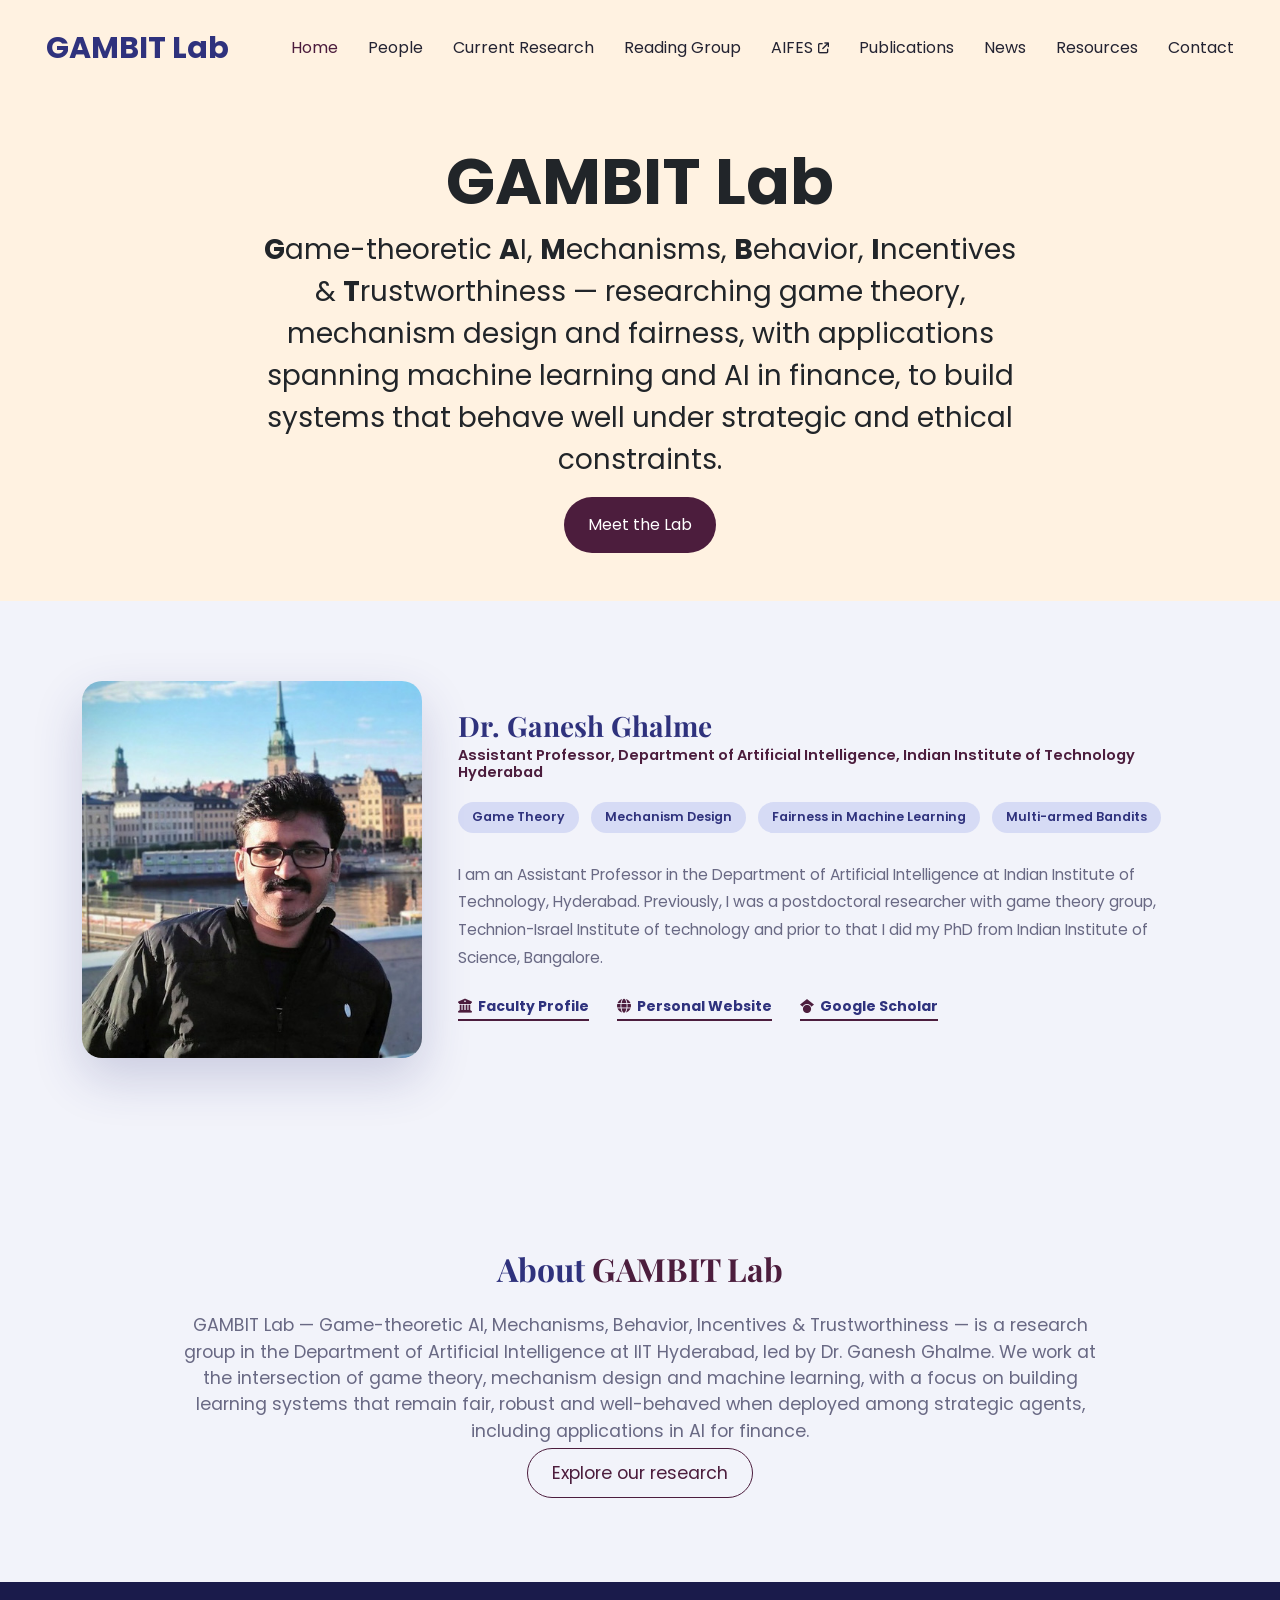
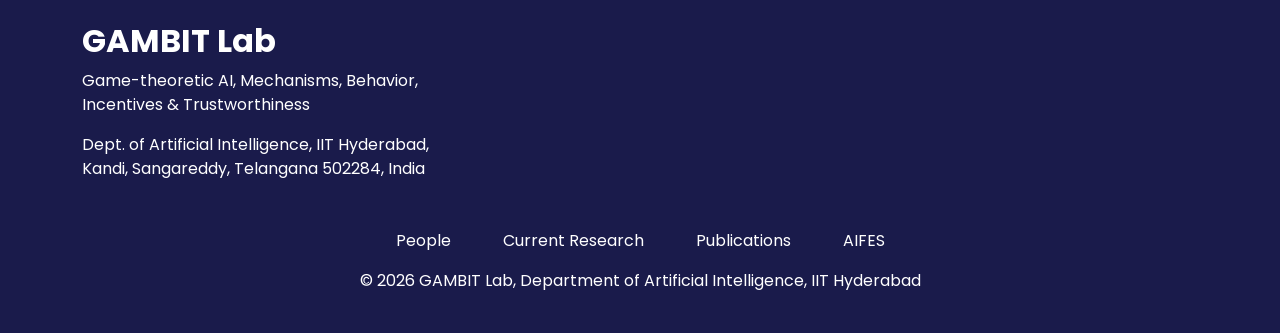
==== commit 874675d8: "removed IIT Hyderabad in the footer" ====
--- a/index.html
+++ b/index.html
@@ -100,7 +100,7 @@
             <div class="row align-items-center">
               <div class="col-12 text-md-start">
                 <h5 class="fw-bold">GAMBIT Lab</h5>
-                <p class="mb-0 footer-sub-title">Game-theoretic AI, Mechanisms, Behavior,<br>Incentives &amp; Trustworthiness, IIT Hyderabad</p>
+                <p class="mb-0 footer-sub-title">Game-theoretic AI, Mechanisms, Behavior,<br>Incentives &amp; Trustworthiness</p>
                 <p class="mb-0 mt-3 footer-sub-title">Dept. of Artificial Intelligence, IIT Hyderabad,<br>Kandi, Sangareddy, Telangana 502284, India</p>
               </div>
             </div>
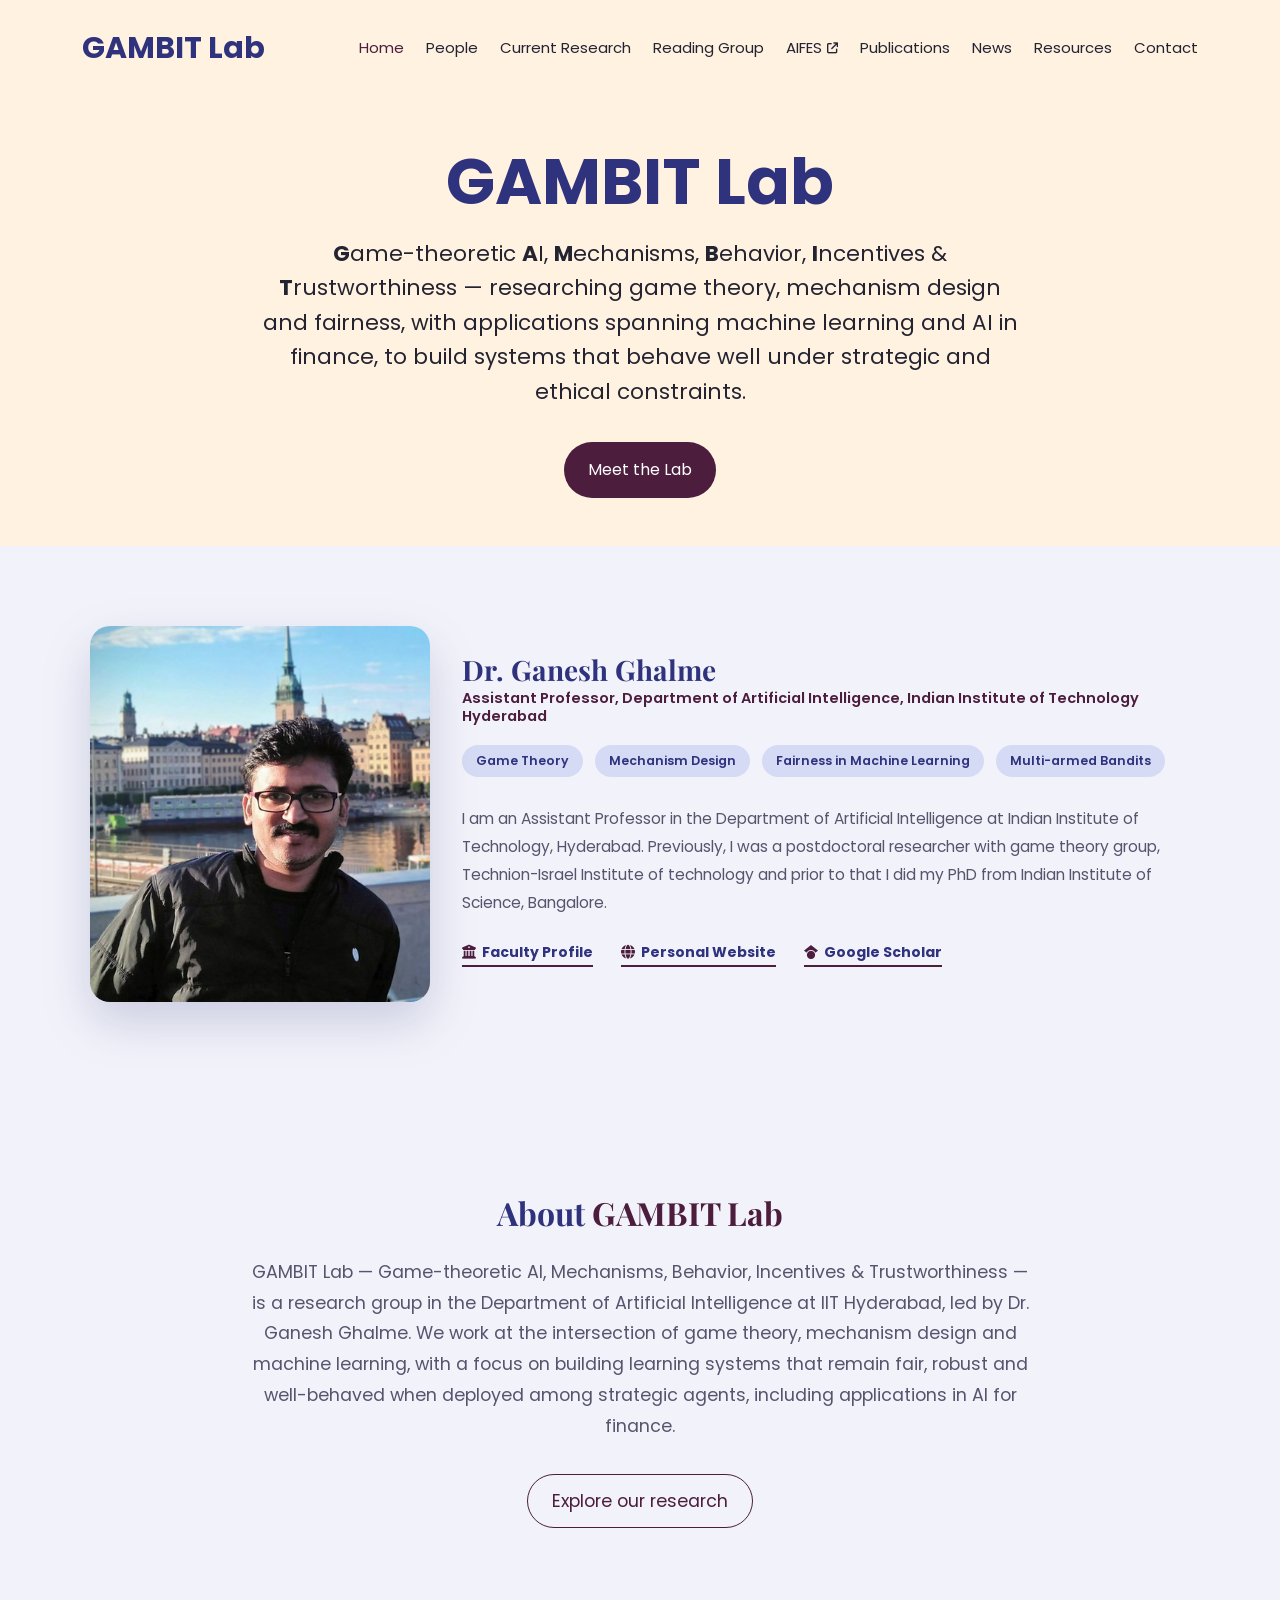
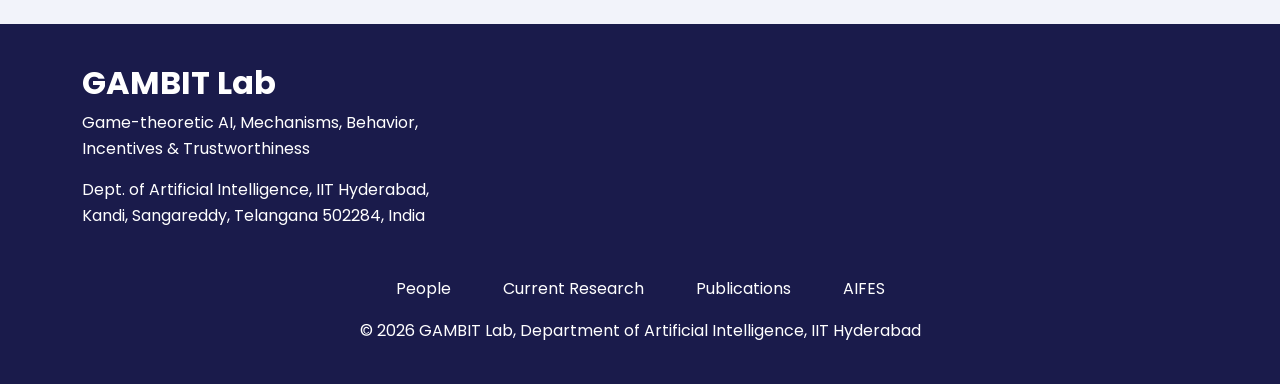
==== commit a313b799: "Improve readability and mobile/tablet layout; redesign People page - Fix logo and menu button being " ====
--- a/index.html
+++ b/index.html
@@ -34,7 +34,7 @@
                   <li><a href="resources.html">Resources</a></li>
                   <li><a href="contact.html">Contact</a></li>
                 </ul>
-                <i class="mobile-nav-toggle d-xl-none fas fa-bars"></i>
+                <i class="mobile-nav-toggle d-xl-none fas fa-bars" role="button" tabindex="0" aria-label="Toggle navigation" aria-controls="navmenu" aria-expanded="false"></i>
               </nav>
             </div>
           </header>
--- a/assets/css/lab-custom.css
+++ b/assets/css/lab-custom.css
@@ -491,17 +491,8 @@
   border-radius: 0;
 }
 
-.header .container-fluid {
-  padding-left: 0;
-}
-
-.header .logo {
-  margin-left: -24px;
-}
-
-.header .navmenu {
-  margin-right: -36px;
-}
+/* Logo/nav sit on the normal container gutters; the old negative offsets pushed
+   the logo and the mobile menu button off-screen on phones and tablets. */
 
 /* ---------- Sub-page title banner (multipage nav needs a header banner Mindhaven's single-page skeleton never had) ---------- */
 .page-head {
@@ -518,7 +509,8 @@
 
 /* ---------- Dedicated supervisor section (own section right after hero) ---------- */
 .supervisor-section {
-  padding: 80px 0;
+  padding-top: 80px;
+  padding-bottom: 80px;
 }
 
 .supervisor-photo-box {
@@ -588,7 +580,8 @@
 
 /* ---------- Compact supervisor block (People page only; section heading is untouched) ---------- */
 .supervisor-section.compact {
-  padding: 16px 0 8px 0;
+  padding-top: 16px;
+  padding-bottom: 8px;
 }
 
 .supervisor-section.compact .supervisor-photo-box {
@@ -601,7 +594,8 @@
 }
 
 .supervisor-section.compact .supervisor-detail h6 {
-  font-size: 12px;
+  font-size: 13.5px;
+  line-height: 1.5;
   margin-bottom: 12px;
 }
 
@@ -610,8 +604,8 @@
 }
 
 .supervisor-section.compact .supervisor-tags span {
-  font-size: 11px;
-  padding: 4px 10px;
+  font-size: 12.5px;
+  padding: 5px 12px;
 }
 
 .supervisor-section.compact .supervisor-detail p.bio {
@@ -654,14 +648,679 @@
   font-weight: 600;
 }
 
+/* ---------- Readability ---------- */
+:root {
+  /* Slightly darker body-text grey: the template's #696984 sits near the
+     4.5:1 contrast floor on the tinted page background. */
+  --quaternary: #55556E;
+}
+
+/* AOS slide-in animations offset content sideways; never let that create
+   a horizontal scrollbar on phones. */
+body {
+  overflow-x: hidden;
+}
+
+@supports (overflow-x: clip) {
+  body {
+    overflow-x: clip;
+  }
+}
+
+.text-quaternary {
+  color: var(--quaternary);
+}
+
+body {
+  color: var(--tertiary);
+  line-height: 1.6;
+  -webkit-text-size-adjust: 100%;
+  text-size-adjust: 100%;
+}
+
+img {
+  max-width: 100%;
+  height: auto;
+}
+
+.learning-section .heading-large {
+  color: var(--primary);
+}
+
+.learning-section .subheading {
+  color: var(--tertiary);
+  line-height: 1.6;
+  margin: 1rem auto 2rem;
+}
+
+@media (min-width: 768px) {
+  .learning-section .subheading {
+    font-size: 1.25rem;
+  }
+}
+
+@media (min-width: 992px) {
+  .learning-section .subheading {
+    font-size: 1.35rem;
+  }
+}
+
+.about-subheading,
+.service-subheading,
+.card-text,
+.text-quaternary {
+  line-height: 1.75;
+}
+
+.about-subheading {
+  max-width: 72ch;
+  margin-left: auto;
+  margin-right: auto;
+  margin-bottom: 2rem;
+}
+
+.more-btn {
+  display: inline-block;
+}
+
+.person-card .person-degree,
+.person-card .person-field-label,
+.person-card .person-field-value,
+.person-card .person-pending {
+  font-size: 13.5px;
+}
+
+/* ---------- People page: readability pass ---------- */
+.people-jump {
+  display: flex;
+  flex-wrap: wrap;
+  justify-content: center;
+  gap: 10px;
+  margin-top: 18px;
+}
+
+.people-jump a {
+  color: var(--primary);
+  background: #fff;
+  border: 1.5px solid #D6DBF5;
+  border-radius: 999px;
+  padding: 7px 18px;
+  font-size: 14px;
+  font-weight: 600;
+  transition: background 0.2s ease, color 0.2s ease, border-color 0.2s ease;
+}
+
+.people-jump a:hover,
+.people-jump a:focus {
+  background: var(--primary);
+  border-color: var(--primary);
+  color: #fff;
+}
+
+#supervisor,
+#current-students,
+#alumni {
+  scroll-margin-top: 100px;
+}
+
+.supervisor-inline {
+  display: flex;
+  align-items: center;
+  gap: 36px;
+  max-width: 900px;
+  margin: 18px auto 0;
+}
+
+.supervisor-section.compact .supervisor-inline .supervisor-photo-box {
+  flex: 0 0 190px;
+  max-width: 190px;
+  margin: 0;
+}
+
+.supervisor-section.compact .supervisor-photo-box img {
+  border-radius: 16px;
+  box-shadow: 0 12px 30px rgba(47, 50, 125, 0.2);
+}
+
+.supervisor-section.compact .supervisor-detail h2 {
+  font-size: 24px;
+}
+
+.supervisor-section.compact .supervisor-links a {
+  font-size: 13px;
+}
+
+.people-block-heading h2 {
+  font-size: 30px;
+}
+
+.person-card {
+  max-width: 260px;
+}
+
+.person-card .person-avatar {
+  width: 124px;
+  height: 124px;
+}
+
+.person-card .person-field-label {
+  font-size: 11.5px;
+  text-transform: uppercase;
+  letter-spacing: 0.06em;
+  margin-top: 10px;
+}
+
+/* Pin the button to the card bottom so buttons line up across a row. */
+.person-card .person-actions {
+  margin-top: auto;
+  padding-top: 18px;
+}
+
+.person-card .person-link,
+.person-card .person-pending {
+  margin-top: 0;
+}
+
+.person-card .person-link {
+  display: inline-flex;
+  align-items: center;
+  gap: 8px;
+}
+
+.person-card .person-now {
+  display: flex;
+  align-items: flex-start;
+  gap: 8px;
+  text-align: left;
+  background: #F6EEF3;
+  color: var(--secondary);
+  border-radius: 10px;
+  padding: 8px 12px;
+  margin: 4px 0 2px;
+  font-size: 13.5px;
+  font-weight: 600;
+  line-height: 1.4;
+}
+
+.person-card .person-now i {
+  margin-top: 3px;
+}
+
+/* ---------- People page: horizontal profile cards (whole card is the link) ---------- */
+.person-row {
+  display: flex;
+  align-items: center;
+  gap: 22px;
+  background: #fff;
+  border-radius: 16px;
+  border-left: 5px solid var(--primary);
+  box-shadow: 0 8px 24px rgba(38, 45, 118, 0.10);
+  padding: 20px 22px;
+  height: calc(100% - 22px);
+  margin-bottom: 22px;
+  color: var(--tertiary);
+  text-decoration: none;
+  transition: transform 0.25s ease, box-shadow 0.25s ease, border-color 0.25s ease;
+}
+
+a.person-row:hover,
+a.person-row:focus-visible {
+  color: var(--tertiary);
+  transform: translateY(-3px);
+  box-shadow: 0 14px 30px rgba(47, 50, 125, 0.18);
+  border-left-color: var(--secondary);
+}
+
+a.person-row:focus-visible {
+  outline: 3px solid rgba(47, 50, 125, 0.35);
+  outline-offset: 2px;
+}
+
+.person-row-photo {
+  flex: 0 0 104px;
+  width: 104px;
+  height: 104px;
+  border-radius: 50%;
+  overflow: hidden;
+  background: linear-gradient(135deg, var(--primary) 0%, #4d51b8 100%);
+  color: #fff;
+  font-size: 40px;
+  font-weight: 600;
+  display: flex;
+  align-items: center;
+  justify-content: center;
+  box-shadow: 0 6px 16px rgba(47, 50, 125, 0.2);
+}
+
+.person-row-photo img {
+  width: 100%;
+  height: 100%;
+  object-fit: cover;
+  object-position: center 25%;
+}
+
+.person-row-body {
+  flex: 1;
+  min-width: 0;
+}
+
+.person-row-head {
+  display: flex;
+  flex-wrap: wrap;
+  align-items: center;
+  gap: 4px 10px;
+}
+
+.person-row-head h5 {
+  font-family: 'Poppins', sans-serif;
+  font-size: 18px;
+  font-weight: 700;
+  color: var(--tertiary);
+  margin: 0;
+}
+
+.person-role {
+  background: #E4E7F8;
+  color: var(--primary);
+  font-size: 12.5px;
+  font-weight: 700;
+  border-radius: 999px;
+  padding: 3px 10px;
+  white-space: nowrap;
+}
+
+.person-field {
+  margin-top: 10px;
+}
+
+.person-field-name {
+  display: block;
+  color: var(--secondary);
+  font-size: 12.5px;
+  font-weight: 700;
+  margin-bottom: 4px;
+}
+
+.person-row .person-field .person-tags,
+.person-row .person-field .person-now {
+  margin-top: 0;
+}
+
+.person-field-pending {
+  color: var(--quaternary);
+  font-size: 13.5px;
+  font-style: italic;
+}
+
+.person-dates {
+  color: var(--quaternary);
+  font-size: 14px;
+  margin-top: 2px;
+}
+
+.person-row .person-now {
+  display: inline-flex;
+  align-items: flex-start;
+  gap: 8px;
+  background: #F6EEF3;
+  color: var(--secondary);
+  border-radius: 8px;
+  padding: 5px 10px;
+  margin-top: 8px;
+  font-size: 13.5px;
+  font-weight: 600;
+  line-height: 1.4;
+}
+
+.person-row .person-now i {
+  margin-top: 3px;
+}
+
+.person-tags {
+  display: flex;
+  flex-wrap: wrap;
+  gap: 6px;
+  margin-top: 10px;
+}
+
+.person-tags span {
+  background: #EEF0FA;
+  color: var(--primary);
+  font-size: 12.5px;
+  font-weight: 600;
+  border-radius: 8px;
+  padding: 4px 10px;
+  line-height: 1.4;
+}
+
+.person-row-cta {
+  display: inline-flex;
+  align-items: center;
+  gap: 6px;
+  margin-top: 12px;
+  color: var(--primary);
+  font-size: 14px;
+  font-weight: 700;
+}
+
+.person-row-cta i {
+  font-size: 12px;
+  transition: transform 0.25s ease;
+}
+
+a.person-row:hover .person-row-cta {
+  color: var(--secondary);
+}
+
+a.person-row:hover .person-row-cta i {
+  transform: translateX(4px);
+}
+
+.person-row-pending {
+  display: inline-block;
+  margin-top: 12px;
+  color: var(--quaternary);
+  font-size: 13.5px;
+  font-style: italic;
+}
+
+@media (max-width: 575px) {
+  .person-row {
+    gap: 16px;
+    padding: 16px;
+    align-items: flex-start;
+  }
+
+  .person-row-photo {
+    flex-basis: 76px;
+    width: 76px;
+    height: 76px;
+    font-size: 30px;
+  }
+
+  .person-row-head h5 {
+    font-size: 16.5px;
+  }
+}
+
+@media (hover: none) {
+  a.person-row:hover {
+    transform: none;
+  }
+}
+
+@media (max-width: 767px) {
+  .supervisor-inline {
+    flex-direction: column;
+    gap: 16px;
+  }
+
+  .supervisor-section.compact .supervisor-inline .supervisor-photo-box {
+    flex-basis: auto;
+    max-width: 170px;
+  }
+
+  .people-block-heading h2 {
+    font-size: 26px;
+  }
+}
+
+.publication-venue {
+  color: #13134a;
+}
+
+.our-feature-class-room li {
+  align-items: center;
+}
+
+.our-feature-class-room .icon-item {
+  flex-shrink: 0;
+}
+
+/* Footer: the template's hover colour was dark plum on dark navy (invisible). */
+.footer-menu li a:hover,
+.footer-menu li a:focus {
+  color: #F4C9E0;
+  text-decoration: underline;
+}
+
+.footer-sub-title {
+  line-height: 1.6;
+}
+
+/* ---------- Navigation ---------- */
+.mobile-nav-toggle {
+  display: inline-flex;
+  align-items: center;
+  justify-content: center;
+  width: 44px;
+  height: 44px;
+}
+
+/* 1200-1399px: nine links + logo only just fit the 1140px container, so tighten them. */
+@media (min-width: 1200px) and (max-width: 1399px) {
+  .navmenu a,
+  .navmenu a:focus {
+    padding: 18px 11px;
+    font-size: 15px;
+  }
+
+  .navmenu > ul > li > a::after {
+    left: 11px;
+    right: 11px;
+  }
+}
+
+@media (max-width: 1199px) {
+  .mobile-nav-toggle {
+    margin-right: 0;
+  }
+
+  /* Size the open menu to its content instead of a full-height white sheet. */
+  .navmenu ul {
+    inset: 76px 16px auto 16px;
+    max-height: calc(100vh - 96px);
+    padding: 8px 0;
+  }
+
+  .navmenu a,
+  .navmenu a:focus {
+    padding: 12px 20px;
+  }
+
+  .navmenu > ul > li > a::after {
+    display: none;
+  }
+
+  .navmenu > ul > li:hover > a {
+    transform: none;
+    box-shadow: none;
+  }
+
+  .navmenu .active,
+  .navmenu .active:focus {
+    background-color: rgba(76, 29, 61, 0.08);
+  }
+
+  .navmenu .active i,
+  .navmenu .active:focus i {
+    transform: none;
+  }
+
+  .mobile-nav-active .mobile-nav-toggle {
+    top: 26px;
+    right: 16px;
+    font-size: 28px;
+  }
+}
+
 /* ---------- Responsive ---------- */
+@media (max-width: 991px) {
+  .header-section {
+    padding-bottom: 40px;
+  }
+
+  .mt-7 {
+    margin-top: 4rem;
+  }
+
+  .supervisor-section {
+    padding-top: 56px;
+    padding-bottom: 56px;
+  }
+}
+
 @media (max-width: 767px) {
   .hero-photo-box {
     margin: 0 auto;
   }
 
+  .header {
+    height: 4.5rem;
+    padding: 12px 0;
+  }
+
+  .pt-6 {
+    margin-top: 4.5rem;
+  }
+
+  .header-section {
+    padding-bottom: 24px;
+  }
+
+  .hero-section .learning-section {
+    padding-top: 1rem !important;
+  }
+
+  .mt-7 {
+    margin-top: 2.5rem;
+  }
+
+  .supervisor-section {
+    padding-top: 40px;
+    padding-bottom: 32px;
+  }
+
+  .supervisor-photo-box {
+    max-width: 260px;
+  }
+
+  .supervisor-section.compact .supervisor-photo-box {
+    max-width: 220px;
+  }
+
   .supervisor-detail {
     text-align: center;
-    margin-top: 30px;
-  }
-}
+    margin-top: 10px;
+  }
+
+  .supervisor-detail h2 {
+    font-size: 24px;
+  }
+
+  .supervisor-detail p.bio {
+    text-align: left;
+  }
+
+  .supervisor-links {
+    display: flex;
+    flex-wrap: wrap;
+    justify-content: center;
+    gap: 8px 20px;
+  }
+
+  .supervisor-links a {
+    margin: 0;
+  }
+
+  .page-head h1 {
+    font-size: 28px;
+  }
+
+  .people-group-title,
+  .publication-year-title {
+    font-size: 20px;
+  }
+
+  .about-title,
+  .our-feature-title {
+    font-size: 1.6rem;
+  }
+
+  .about-subheading {
+    font-size: 1rem;
+    text-align: left;
+  }
+
+  .publication-item {
+    padding: 18px 18px;
+  }
+
+  .publication-item h5 {
+    font-size: 16px;
+    line-height: 1.4;
+  }
+
+  .our-feature-sub-title {
+    font-size: 1.5rem;
+  }
+
+  .feature-art {
+    min-height: 180px;
+  }
+
+  .feature-text-card {
+    min-height: 0;
+    padding: 26px 22px;
+  }
+
+  .service-section .row.mx-2 {
+    margin-left: 0 !important;
+    margin-right: 0 !important;
+  }
+
+  .service-section .px-4 {
+    padding-left: 12px !important;
+    padding-right: 12px !important;
+  }
+
+  .map-embed iframe {
+    height: 240px;
+  }
+
+  .footer {
+    padding: 32px 0;
+  }
+
+  .footer h5 {
+    font-size: 1.6rem;
+  }
+
+  .footer .mt-5 {
+    margin-top: 1.75rem !important;
+  }
+
+  .footer-menu {
+    gap: 0.5rem !important;
+  }
+
+  .footer-menu li {
+    margin-right: 0 !important;
+  }
+}
+
+/* Hover lift effects are pointless (and can stick) on touch screens. */
+@media (hover: none) {
+  .person-card:hover,
+  .publication-item:hover,
+  .service-item:hover {
+    transform: none;
+  }
+}
+
+@media (prefers-reduced-motion: reduce) {
+  *, *::before, *::after {
+    transition-duration: 0.01ms !important;
+    animation-duration: 0.01ms !important;
+  }
+}
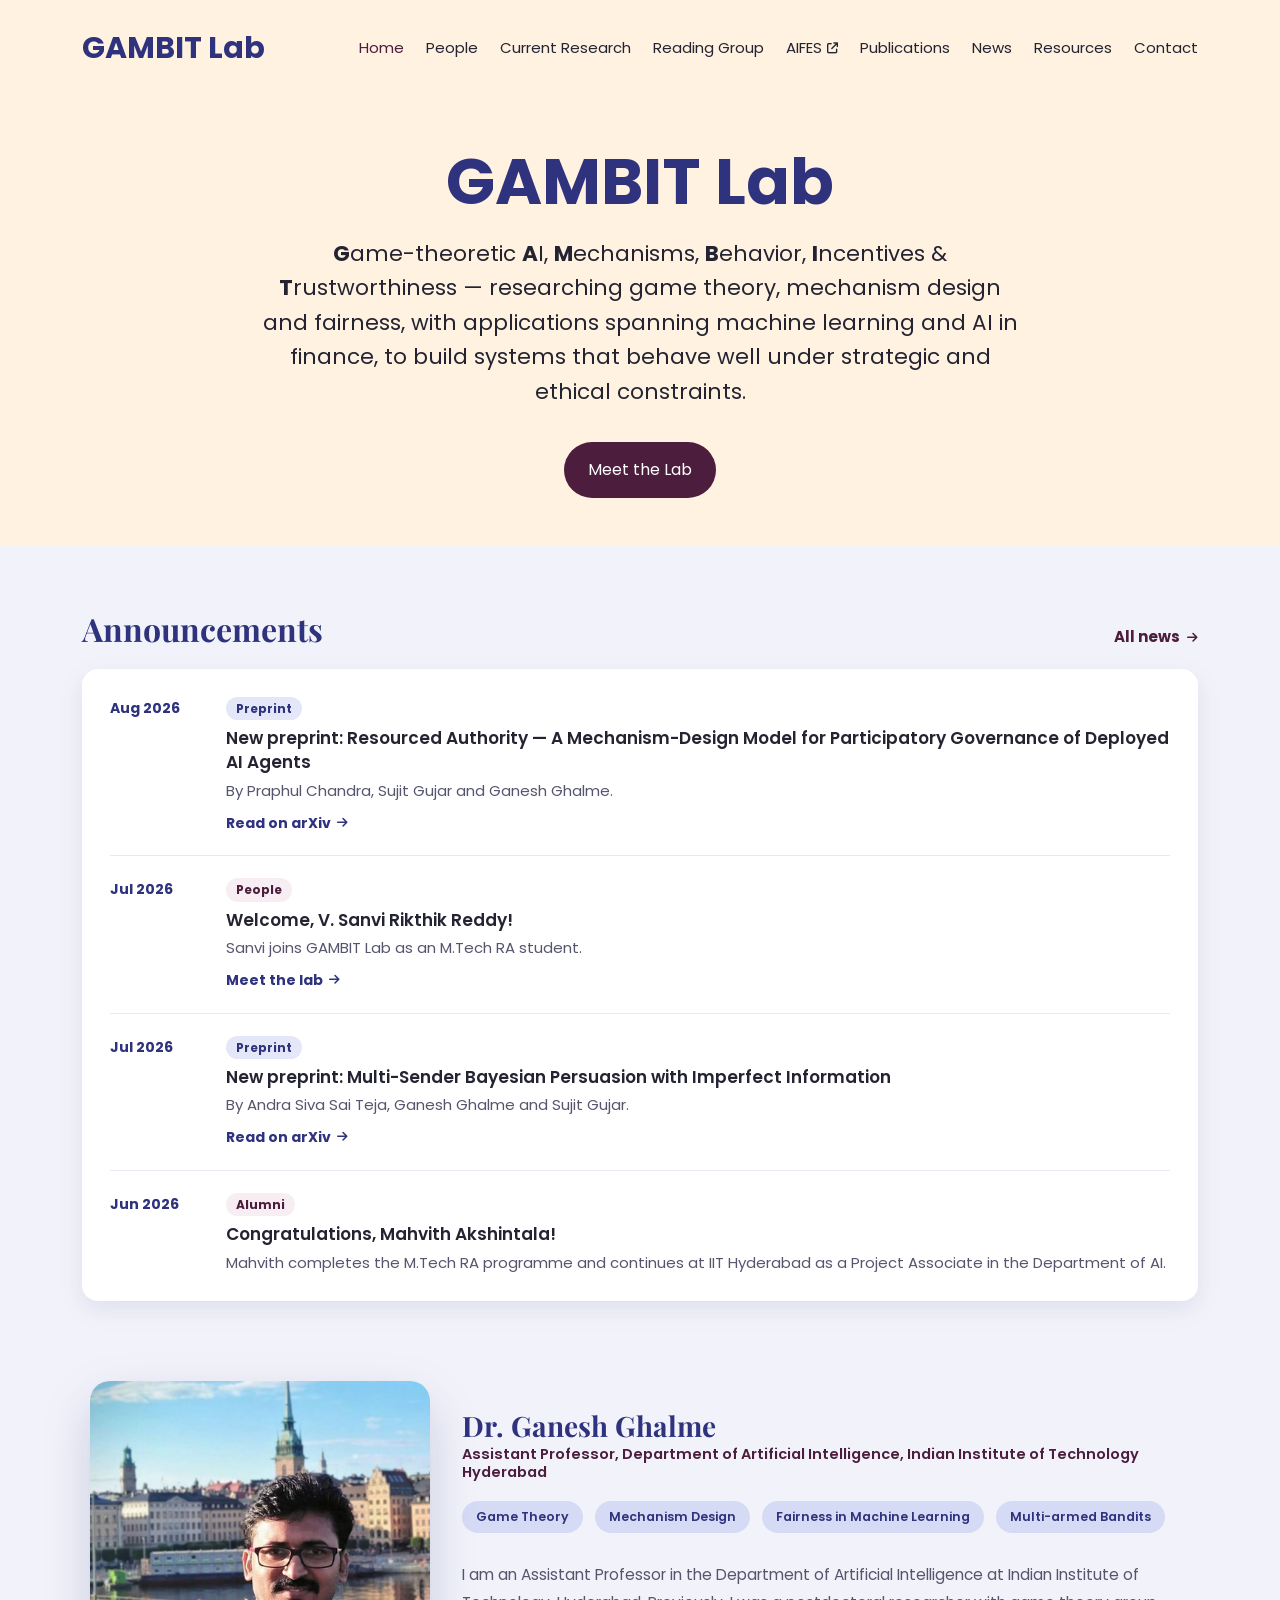
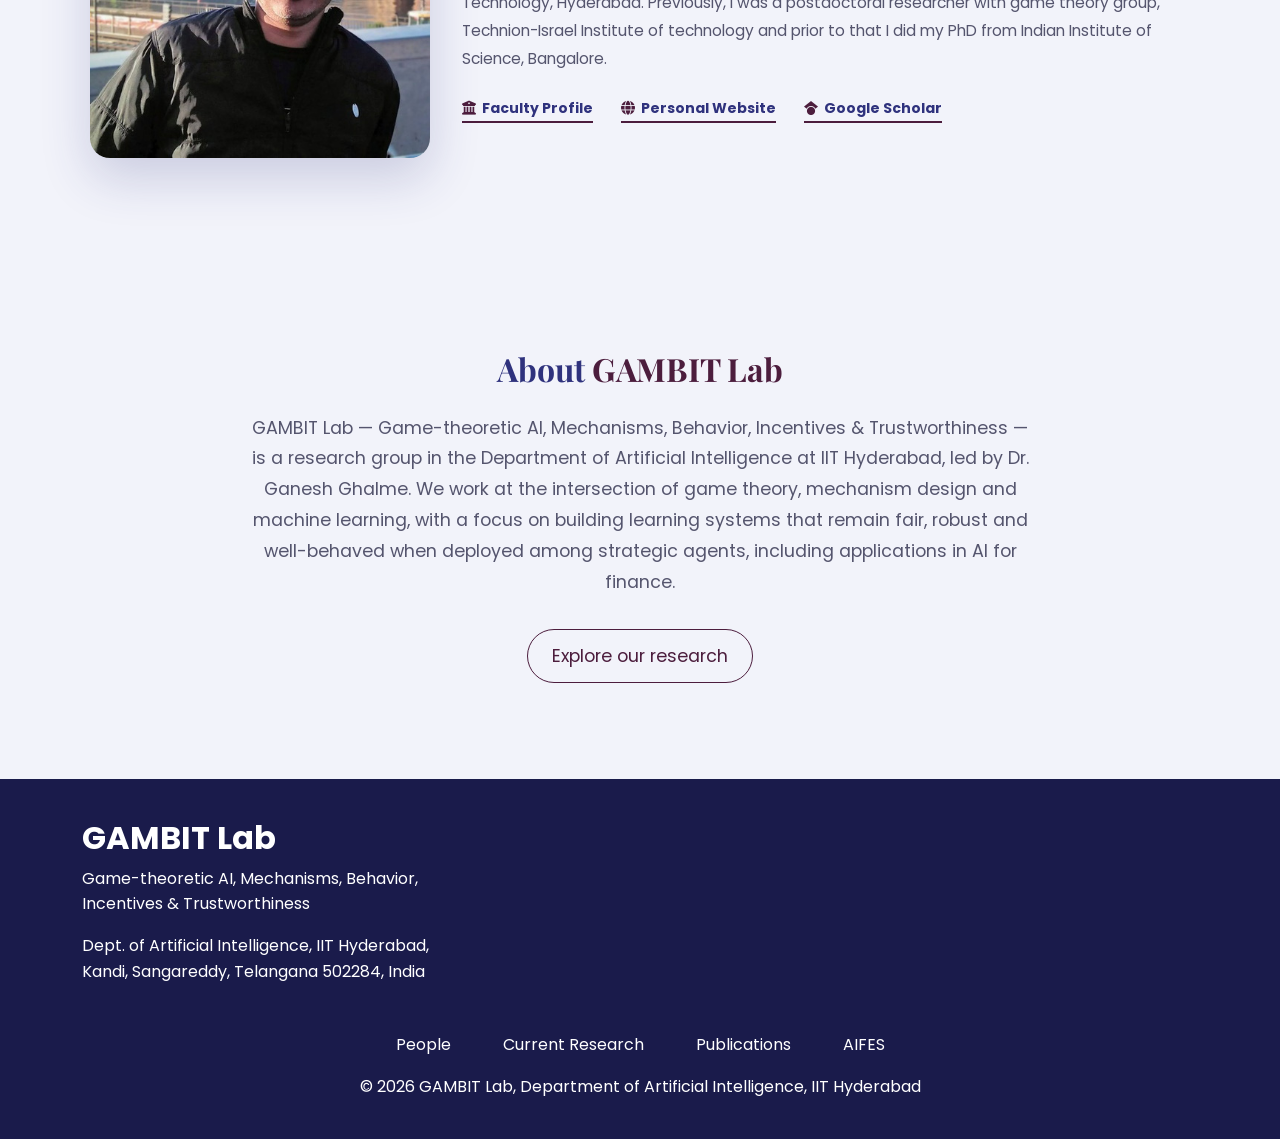
==== commit a22f39a6: "Add announcements to Home and News pages; add Ashish Jha to alumni - New assets/js/announcements.js " ====
--- a/index.html
+++ b/index.html
@@ -12,8 +12,8 @@
   <link rel="stylesheet" href="./assets/plugin/OwlCarousel2-2.3.4/dist/assets/owl.carousel.min.css">
   <link rel="stylesheet" href="./assets/plugin/OwlCarousel2-2.3.4/dist/assets/owl.theme.default.min.css">
   <link rel="stylesheet" href="./assets/plugin/aos/aos.css">
-  <link rel="stylesheet" href="./assets/css/style.css">
-  <link rel="stylesheet" href="./assets/css/lab-custom.css">
+  <link rel="stylesheet" href="./assets/css/style.css?v=3">
+  <link rel="stylesheet" href="./assets/css/lab-custom.css?v=3">
 </head>
 <body>
     <div class="header-section">
@@ -50,6 +50,16 @@
                 </div>
             </div>
        </div>
+
+       <section class="announcements-section container-fluid container-xl" id="announcements" data-aos="fade-up" aria-labelledby="announcements-title">
+          <div class="ann-header">
+            <h2 id="announcements-title">Announcements</h2>
+            <a href="news.html" class="ann-all">All news <i class="fa-solid fa-arrow-right"></i></a>
+          </div>
+          <ul class="ann-list" data-announcements data-limit="4">
+            <li class="ann-empty">Loading announcements&hellip;</li>
+          </ul>
+       </section>
 
        <div class="supervisor-section container-fluid container-xl position-relative" data-aos="fade-up">
           <div class="row align-items-center">
@@ -121,6 +131,7 @@
     <script src="./assets/js/bootstrap.bundle.min.js"></script>
     <script src="./assets/plugin/OwlCarousel2-2.3.4/dist/owl.carousel.min.js"></script>
     <script src="./assets/plugin/aos/aos.js"></script>
-    <script src="./assets/js/main.js"></script>
+    <script src="./assets/js/announcements.js?v=1"></script>
+    <script src="./assets/js/main.js?v=3"></script>
 </body>
 </html>
--- a/assets/css/lab-custom.css
+++ b/assets/css/lab-custom.css
@@ -846,6 +846,178 @@
   margin-top: 3px;
 }
 
+/* ---------- Announcements (Home: latest few, News: all) - data in assets/js/announcements.js ---------- */
+.announcements-section {
+  padding-top: 64px;
+}
+
+.ann-header {
+  display: flex;
+  align-items: baseline;
+  justify-content: space-between;
+  flex-wrap: wrap;
+  gap: 8px 16px;
+  margin-bottom: 20px;
+}
+
+.ann-header h2 {
+  color: var(--primary);
+  font-size: 2rem;
+  font-weight: 700;
+  margin: 0;
+}
+
+.ann-all {
+  color: var(--secondary);
+  font-weight: 700;
+  font-size: 15px;
+}
+
+.ann-all i {
+  font-size: 12px;
+  margin-left: 4px;
+  transition: transform 0.25s ease;
+}
+
+.ann-all:hover {
+  color: var(--primary);
+}
+
+.ann-all:hover i {
+  transform: translateX(4px);
+}
+
+.ann-list {
+  list-style: none;
+  margin: 0;
+  padding: 6px 28px;
+  background: #fff;
+  border-radius: 16px;
+  box-shadow: 0 8px 24px rgba(38, 45, 118, 0.10);
+}
+
+.ann-item {
+  display: flex;
+  gap: 24px;
+  padding: 20px 0;
+  border-bottom: 1px solid #E6E8F3;
+}
+
+.ann-item:last-child {
+  border-bottom: 0;
+}
+
+.ann-date {
+  flex: 0 0 92px;
+  color: var(--primary);
+  font-weight: 700;
+  font-size: 14px;
+  padding-top: 2px;
+}
+
+.ann-body {
+  flex: 1;
+  min-width: 0;
+}
+
+.ann-tag {
+  display: inline-block;
+  font-size: 12px;
+  font-weight: 700;
+  border-radius: 999px;
+  padding: 2px 10px;
+  margin-bottom: 6px;
+  background: #E4E7F8;
+  color: var(--primary);
+}
+
+.ann-tag-people,
+.ann-tag-alumni {
+  background: #F6EEF3;
+  color: var(--secondary);
+}
+
+.ann-tag-award,
+.ann-tag-event,
+.ann-tag-talk {
+  background: #FFF2E1;
+  color: #7A4A12;
+}
+
+.ann-title {
+  font-family: 'Poppins', sans-serif;
+  font-size: 17px;
+  font-weight: 600;
+  line-height: 1.45;
+  color: var(--tertiary);
+  margin: 0 0 4px;
+}
+
+.ann-text {
+  color: var(--quaternary);
+  font-size: 15px;
+  line-height: 1.65;
+  margin: 0;
+}
+
+.ann-link {
+  display: inline-flex;
+  align-items: center;
+  gap: 6px;
+  margin-top: 8px;
+  color: var(--primary);
+  font-weight: 700;
+  font-size: 14px;
+}
+
+.ann-link i {
+  font-size: 12px;
+  transition: transform 0.25s ease;
+}
+
+.ann-link:hover {
+  color: var(--secondary);
+}
+
+.ann-link:hover i {
+  transform: translateX(4px);
+}
+
+.ann-empty {
+  color: var(--quaternary);
+  font-style: italic;
+  padding: 20px 0;
+}
+
+@media (max-width: 767px) {
+  .announcements-section {
+    padding-top: 40px;
+  }
+
+  .ann-header h2 {
+    font-size: 1.6rem;
+  }
+
+  .ann-list {
+    padding: 4px 18px;
+  }
+
+  .ann-item {
+    flex-direction: column;
+    gap: 4px;
+    padding: 16px 0;
+  }
+
+  .ann-date {
+    flex-basis: auto;
+    padding-top: 0;
+  }
+
+  .ann-title {
+    font-size: 16px;
+  }
+}
+
 /* ---------- People page: horizontal profile cards (whole card is the link) ---------- */
 .person-row {
   display: flex;
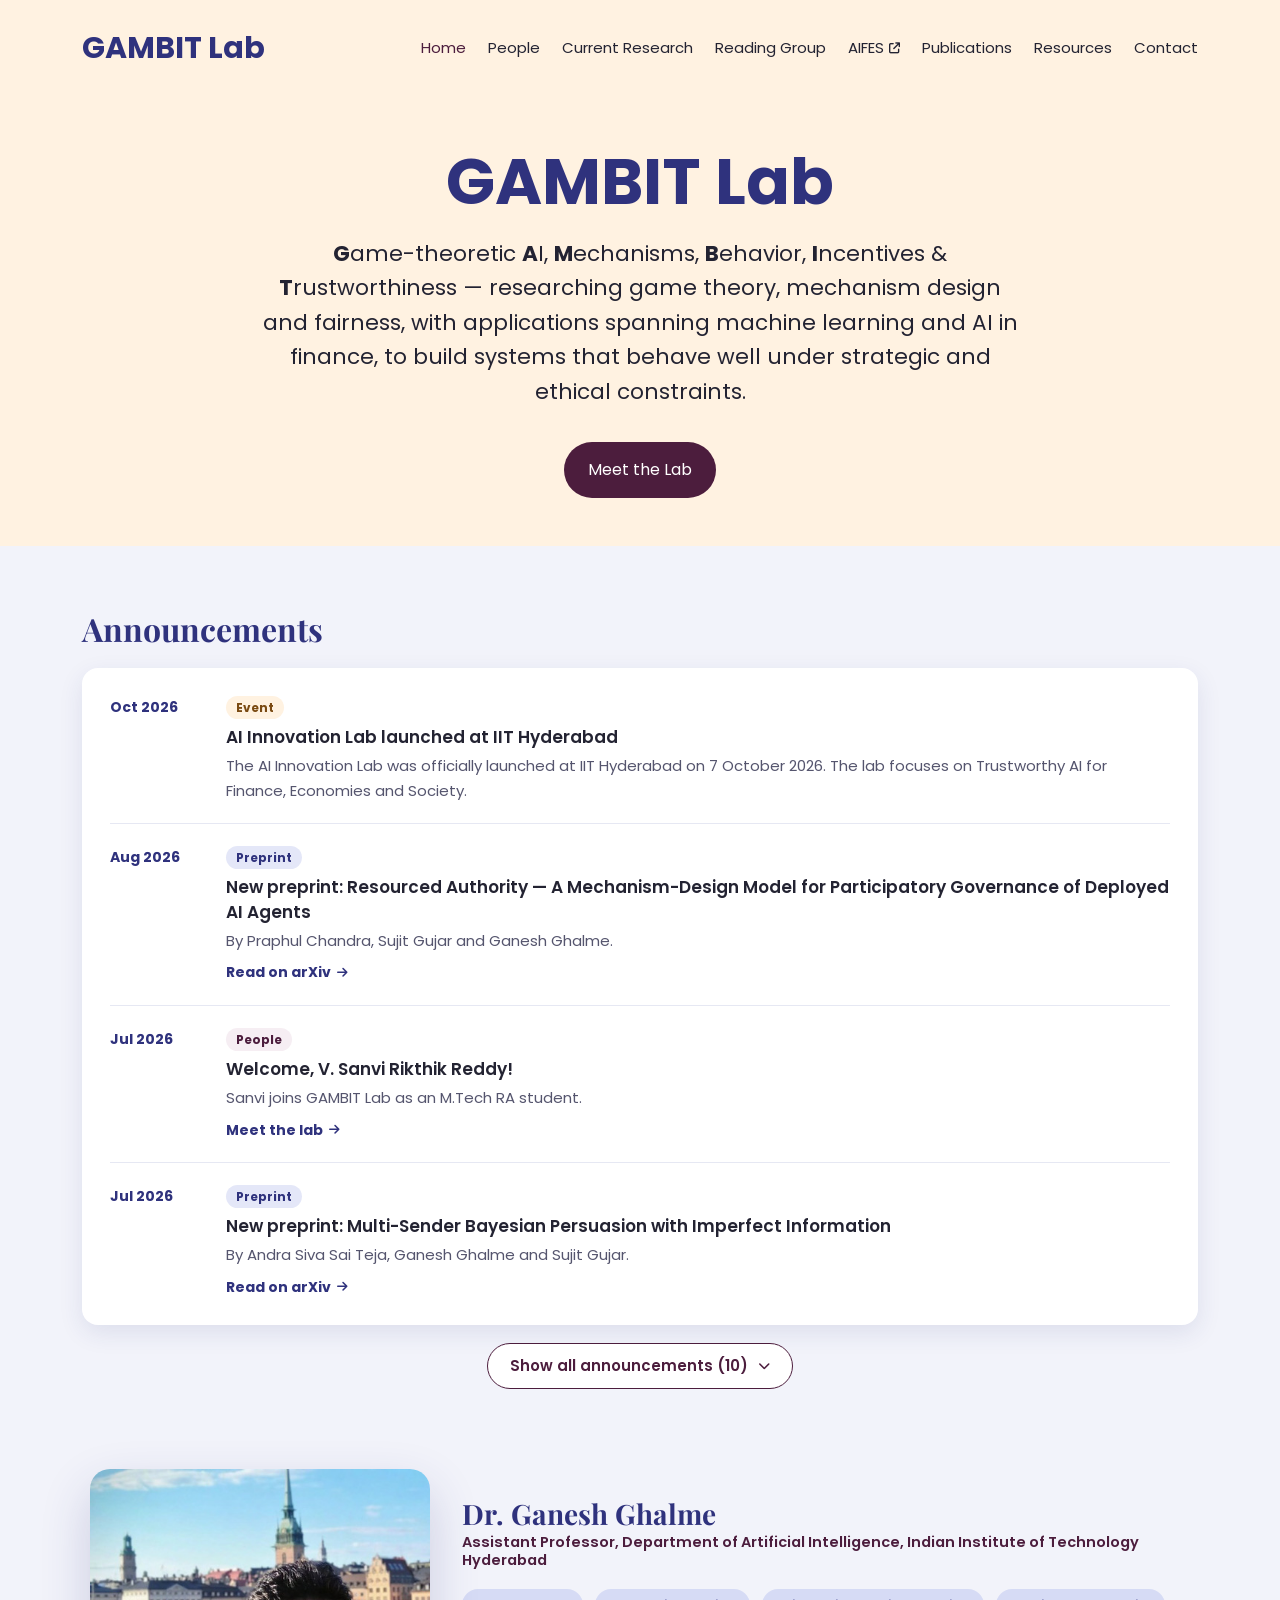
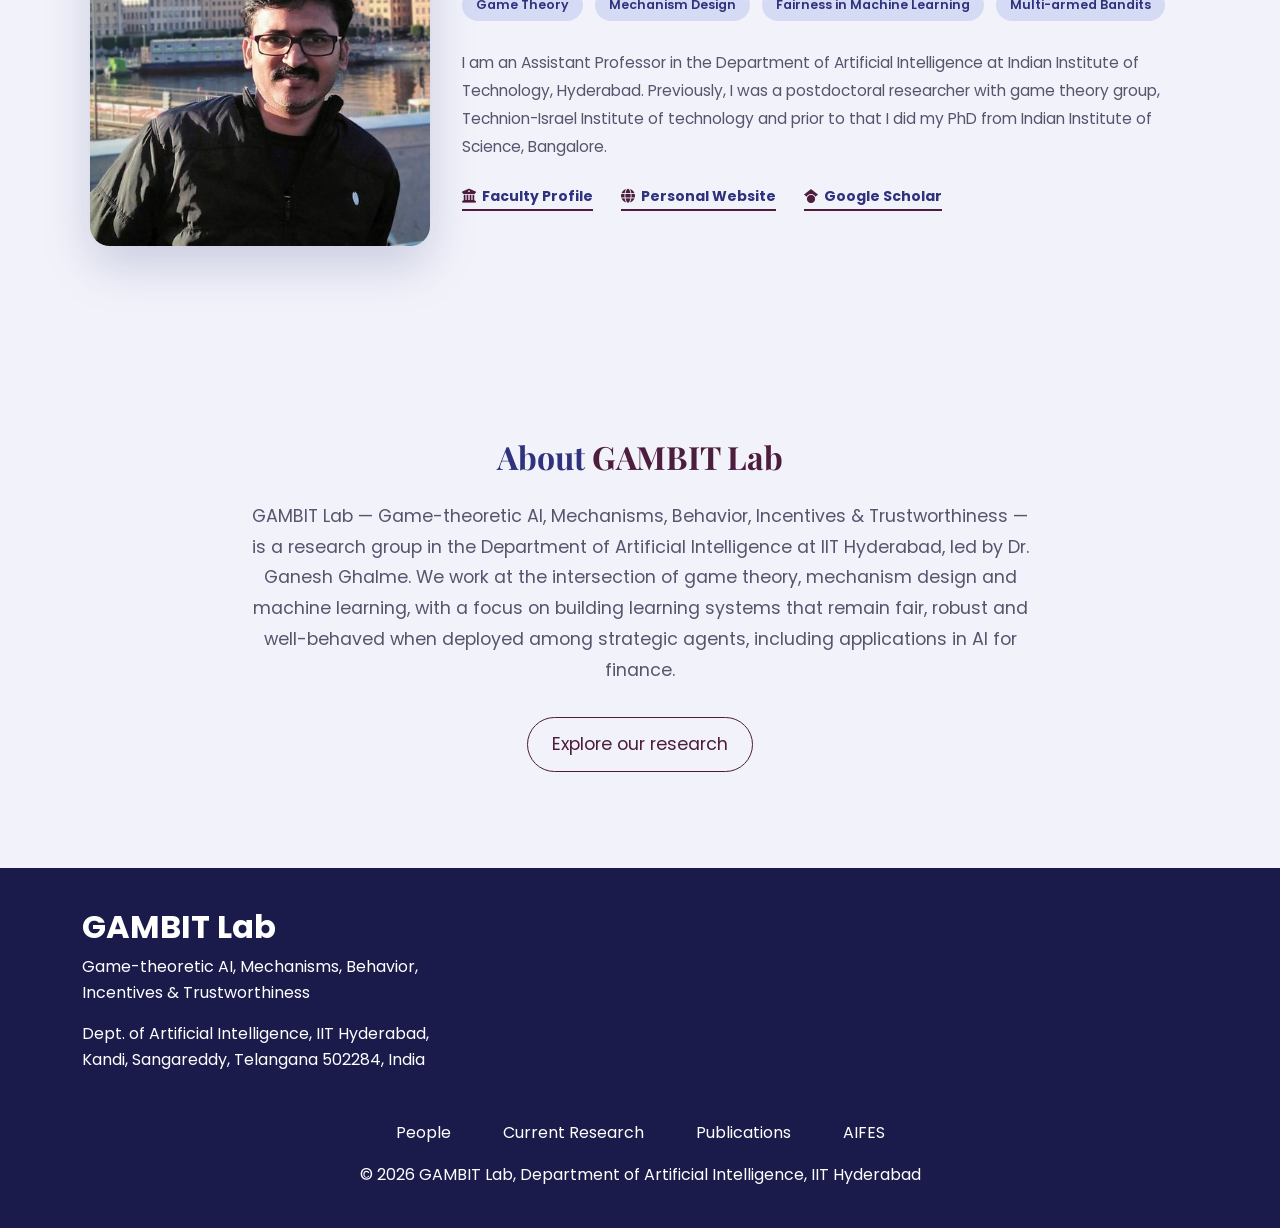
==== commit d95b7f7e: "Restructure Reading Group; move all announcements to Home; remove News page - Reading Group: data-dr" ====
--- a/index.html
+++ b/index.html
@@ -12,8 +12,8 @@
   <link rel="stylesheet" href="./assets/plugin/OwlCarousel2-2.3.4/dist/assets/owl.carousel.min.css">
   <link rel="stylesheet" href="./assets/plugin/OwlCarousel2-2.3.4/dist/assets/owl.theme.default.min.css">
   <link rel="stylesheet" href="./assets/plugin/aos/aos.css">
-  <link rel="stylesheet" href="./assets/css/style.css?v=3">
-  <link rel="stylesheet" href="./assets/css/lab-custom.css?v=3">
+  <link rel="stylesheet" href="./assets/css/style.css?v=5">
+  <link rel="stylesheet" href="./assets/css/lab-custom.css?v=5">
 </head>
 <body>
     <div class="header-section">
@@ -30,7 +30,6 @@
                   <li><a href="reading-group.html">Reading Group</a></li>
                   <li><a href="https://ai-iith-web.github.io/AIFES/" target="_blank" rel="noopener noreferrer">AIFES <i class="fa-solid fa-arrow-up-right-from-square" style="font-size:11px;"></i></a></li>
                   <li><a href="publications.html">Publications</a></li>
-                  <li><a href="news.html">News</a></li>
                   <li><a href="resources.html">Resources</a></li>
                   <li><a href="contact.html">Contact</a></li>
                 </ul>
@@ -54,7 +53,6 @@
        <section class="announcements-section container-fluid container-xl" id="announcements" data-aos="fade-up" aria-labelledby="announcements-title">
           <div class="ann-header">
             <h2 id="announcements-title">Announcements</h2>
-            <a href="news.html" class="ann-all">All news <i class="fa-solid fa-arrow-right"></i></a>
           </div>
           <ul class="ann-list" data-announcements data-limit="4">
             <li class="ann-empty">Loading announcements&hellip;</li>
@@ -131,7 +129,7 @@
     <script src="./assets/js/bootstrap.bundle.min.js"></script>
     <script src="./assets/plugin/OwlCarousel2-2.3.4/dist/owl.carousel.min.js"></script>
     <script src="./assets/plugin/aos/aos.js"></script>
-    <script src="./assets/js/announcements.js?v=1"></script>
-    <script src="./assets/js/main.js?v=3"></script>
+    <script src="./assets/js/announcements.js?v=3"></script>
+    <script src="./assets/js/main.js?v=5"></script>
 </body>
 </html>
--- a/assets/css/lab-custom.css
+++ b/assets/css/lab-custom.css
@@ -867,26 +867,6 @@
   margin: 0;
 }
 
-.ann-all {
-  color: var(--secondary);
-  font-weight: 700;
-  font-size: 15px;
-}
-
-.ann-all i {
-  font-size: 12px;
-  margin-left: 4px;
-  transition: transform 0.25s ease;
-}
-
-.ann-all:hover {
-  color: var(--primary);
-}
-
-.ann-all:hover i {
-  transform: translateX(4px);
-}
-
 .ann-list {
   list-style: none;
   margin: 0;
@@ -900,11 +880,11 @@
   display: flex;
   gap: 24px;
   padding: 20px 0;
-  border-bottom: 1px solid #E6E8F3;
-}
-
-.ann-item:last-child {
-  border-bottom: 0;
+}
+
+/* Divider between visible items only (older ones are hidden until "Show all") */
+.ann-item:not([hidden]) ~ .ann-item:not([hidden]) {
+  border-top: 1px solid #E6E8F3;
 }
 
 .ann-date {
@@ -983,6 +963,40 @@
   transform: translateX(4px);
 }
 
+.ann-toggle-wrap {
+  text-align: center;
+  margin-top: 18px;
+}
+
+.ann-toggle {
+  display: inline-flex;
+  align-items: center;
+  gap: 10px;
+  background: #fff;
+  color: var(--secondary);
+  border: 1.5px solid var(--secondary);
+  border-radius: 999px;
+  padding: 10px 22px;
+  font-size: 15px;
+  font-weight: 600;
+  transition: background 0.25s ease, color 0.25s ease;
+}
+
+.ann-toggle:hover,
+.ann-toggle:focus-visible {
+  background: var(--secondary);
+  color: #fff;
+}
+
+.ann-toggle i {
+  font-size: 12px;
+  transition: transform 0.25s ease;
+}
+
+.ann-toggle[aria-expanded="true"] i {
+  transform: rotate(180deg);
+}
+
 .ann-empty {
   color: var(--quaternary);
   font-style: italic;
@@ -1015,6 +1029,407 @@
 
   .ann-title {
     font-size: 16px;
+  }
+}
+
+/* ---------- Reading Group (data in assets/js/reading-group.js) ---------- */
+.rg-section {
+  padding-top: 40px;
+}
+
+.rg-intro {
+  max-width: 760px;
+  margin: 0 auto;
+  text-align: center;
+}
+
+.rg-intro p {
+  color: var(--quaternary);
+  font-size: 1.05rem;
+  line-height: 1.75;
+  margin-bottom: 18px;
+}
+
+.rg-meta {
+  display: flex;
+  flex-wrap: wrap;
+  justify-content: center;
+  gap: 10px;
+}
+
+.rg-meta-chip {
+  display: inline-flex;
+  align-items: center;
+  gap: 8px;
+  background: #fff;
+  border: 1.5px solid #D6DBF5;
+  color: var(--primary);
+  border-radius: 999px;
+  padding: 6px 16px;
+  font-size: 14px;
+  font-weight: 600;
+}
+
+.rg-meta-chip i {
+  color: var(--secondary);
+}
+
+.rg-heading {
+  color: var(--primary);
+  font-size: 1.75rem;
+  font-weight: 700;
+  margin-bottom: 18px;
+}
+
+/* Up next */
+.rg-next-card {
+  display: flex;
+  gap: 26px;
+  background: #fff;
+  border-radius: 16px;
+  border-left: 5px solid var(--secondary);
+  box-shadow: 0 10px 28px rgba(38, 45, 118, 0.12);
+  padding: 24px 26px;
+}
+
+.rg-next-date {
+  flex: 0 0 96px;
+  height: 96px;
+  border-radius: 14px;
+  background: linear-gradient(135deg, var(--primary) 0%, #4d51b8 100%);
+  color: #fff;
+  display: flex;
+  flex-direction: column;
+  align-items: center;
+  justify-content: center;
+  line-height: 1.1;
+}
+
+.rg-next-day {
+  font-size: 34px;
+  font-weight: 700;
+}
+
+.rg-next-month {
+  font-size: 13px;
+  font-weight: 600;
+  opacity: 0.9;
+}
+
+.rg-next-body {
+  flex: 1;
+  min-width: 0;
+}
+
+.rg-next-label {
+  color: var(--secondary);
+  font-weight: 700;
+  font-size: 14px;
+  margin-bottom: 6px;
+}
+
+.rg-title {
+  font-family: 'Poppins', sans-serif;
+  color: var(--tertiary);
+  font-weight: 600;
+  line-height: 1.45;
+  margin: 0 0 4px;
+}
+
+h3.rg-title {
+  font-size: 20px;
+}
+
+h5.rg-title {
+  font-size: 16.5px;
+}
+
+.rg-paper-meta {
+  color: var(--quaternary);
+  font-size: 14.5px;
+  margin: 0;
+}
+
+.rg-notes {
+  color: var(--tertiary);
+  font-size: 14.5px;
+  font-style: italic;
+  margin: 8px 0 0;
+}
+
+.rg-tags {
+  display: flex;
+  flex-wrap: wrap;
+  gap: 6px;
+  margin-bottom: 8px;
+}
+
+.rg-tag {
+  font-size: 12px;
+  font-weight: 700;
+  border-radius: 999px;
+  padding: 2px 10px;
+  background: #E4E7F8;
+  color: var(--primary);
+}
+
+.rg-foot {
+  display: flex;
+  flex-wrap: wrap;
+  align-items: center;
+  gap: 8px 20px;
+  margin-top: 12px;
+  font-size: 14px;
+}
+
+.rg-presenter {
+  color: var(--tertiary);
+  font-weight: 600;
+}
+
+.rg-presenter i,
+.rg-link i {
+  margin-right: 6px;
+  color: var(--secondary);
+}
+
+.rg-link {
+  color: var(--primary);
+  font-weight: 700;
+}
+
+.rg-link:hover {
+  color: var(--secondary);
+  text-decoration: underline;
+}
+
+.rg-empty {
+  display: flex;
+  align-items: center;
+  gap: 16px;
+  background: #fff;
+  border: 2px dashed #D6DBF5;
+  border-radius: 16px;
+  padding: 24px 26px;
+  color: var(--quaternary);
+}
+
+.rg-empty i {
+  font-size: 28px;
+  color: var(--primary);
+}
+
+.rg-empty p {
+  margin: 0;
+  font-size: 15.5px;
+}
+
+.rg-subhead {
+  color: var(--tertiary);
+  font-size: 18px;
+  font-weight: 700;
+  margin: 26px 0 12px;
+}
+
+/* Theme cards (click to filter the archive) */
+.rg-themes {
+  display: grid;
+  grid-template-columns: repeat(auto-fit, minmax(200px, 1fr));
+  gap: 16px;
+}
+
+.rg-theme {
+  display: flex;
+  flex-direction: column;
+  align-items: flex-start;
+  text-align: left;
+  gap: 6px;
+  background: #fff;
+  border: 2px solid transparent;
+  border-radius: 16px;
+  box-shadow: 0 8px 22px rgba(38, 45, 118, 0.10);
+  padding: 20px;
+  cursor: pointer;
+  transition: transform 0.25s ease, border-color 0.25s ease, box-shadow 0.25s ease;
+}
+
+.rg-theme:hover,
+.rg-theme:focus-visible {
+  transform: translateY(-3px);
+  border-color: var(--secondary);
+  box-shadow: 0 14px 28px rgba(47, 50, 125, 0.16);
+}
+
+.rg-theme-icon {
+  width: 44px;
+  height: 44px;
+  border-radius: 12px;
+  background: #E4E7F8;
+  color: var(--primary);
+  display: flex;
+  align-items: center;
+  justify-content: center;
+  font-size: 18px;
+  margin-bottom: 4px;
+}
+
+.rg-theme-name {
+  color: var(--tertiary);
+  font-weight: 700;
+  font-size: 15.5px;
+  line-height: 1.35;
+}
+
+.rg-theme-blurb {
+  color: var(--quaternary);
+  font-size: 13.5px;
+  line-height: 1.55;
+  flex: 1;
+}
+
+.rg-theme-count {
+  color: var(--secondary);
+  font-size: 12.5px;
+  font-weight: 700;
+  margin-top: 4px;
+}
+
+/* Per-theme accents */
+.rg-tag-md,
+.rg-theme-md .rg-theme-icon { background: #F6EEF3; color: var(--secondary); }
+.rg-tag-info,
+.rg-theme-info .rg-theme-icon { background: #E3F5FA; color: #0E5C74; }
+.rg-tag-fin,
+.rg-theme-fin .rg-theme-icon { background: #E6F4EA; color: #1E6B3A; }
+.rg-tag-agentic,
+.rg-theme-agentic .rg-theme-icon { background: #FFF2E1; color: #7A4A12; }
+
+/* Archive */
+.rg-filters {
+  display: flex;
+  flex-wrap: wrap;
+  gap: 8px;
+  margin-bottom: 16px;
+}
+
+.rg-filter {
+  background: #fff;
+  border: 1.5px solid #D6DBF5;
+  color: var(--primary);
+  border-radius: 999px;
+  padding: 6px 14px;
+  font-size: 13.5px;
+  font-weight: 600;
+  transition: background 0.2s ease, color 0.2s ease, border-color 0.2s ease;
+}
+
+.rg-filter:hover {
+  border-color: var(--primary);
+}
+
+.rg-filter[aria-pressed="true"] {
+  background: var(--primary);
+  border-color: var(--primary);
+  color: #fff;
+}
+
+.rg-list {
+  list-style: none;
+  margin: 0;
+  padding: 4px 26px;
+  background: #fff;
+  border-radius: 16px;
+  box-shadow: 0 8px 24px rgba(38, 45, 118, 0.10);
+}
+
+.rg-item {
+  display: flex;
+  gap: 24px;
+  padding: 20px 0;
+}
+
+/* Divider between visible items only (filtering hides some) */
+.rg-item:not([hidden]) ~ .rg-item:not([hidden]) {
+  border-top: 1px solid #E6E8F3;
+}
+
+.rg-item-date {
+  flex: 0 0 132px;
+  color: var(--primary);
+  font-weight: 700;
+  font-size: 14px;
+  padding-top: 2px;
+}
+
+.rg-item-body {
+  flex: 1;
+  min-width: 0;
+}
+
+.rg-empty-row {
+  color: var(--quaternary);
+  font-style: italic;
+  padding: 20px 0;
+}
+
+@media (max-width: 767px) {
+  .rg-section {
+    padding-top: 28px;
+  }
+
+  .rg-heading {
+    font-size: 1.5rem;
+  }
+
+  .rg-intro {
+    text-align: left;
+  }
+
+  .rg-meta {
+    justify-content: flex-start;
+  }
+
+  .rg-next-card {
+    flex-direction: column;
+    gap: 14px;
+    padding: 18px;
+  }
+
+  .rg-next-date {
+    display: none;
+  }
+
+  .rg-theme {
+    display: grid;
+    grid-template-columns: 40px 1fr;
+    column-gap: 14px;
+    row-gap: 2px;
+    padding: 16px;
+  }
+
+  .rg-theme-icon {
+    grid-row: span 3;
+    width: 40px;
+    height: 40px;
+    margin: 0;
+  }
+
+  h3.rg-title {
+    font-size: 17.5px;
+  }
+
+  .rg-list {
+    padding: 4px 18px;
+  }
+
+  .rg-item {
+    flex-direction: column;
+    gap: 4px;
+    padding: 16px 0;
+  }
+
+  .rg-item-date {
+    flex-basis: auto;
   }
 }
 
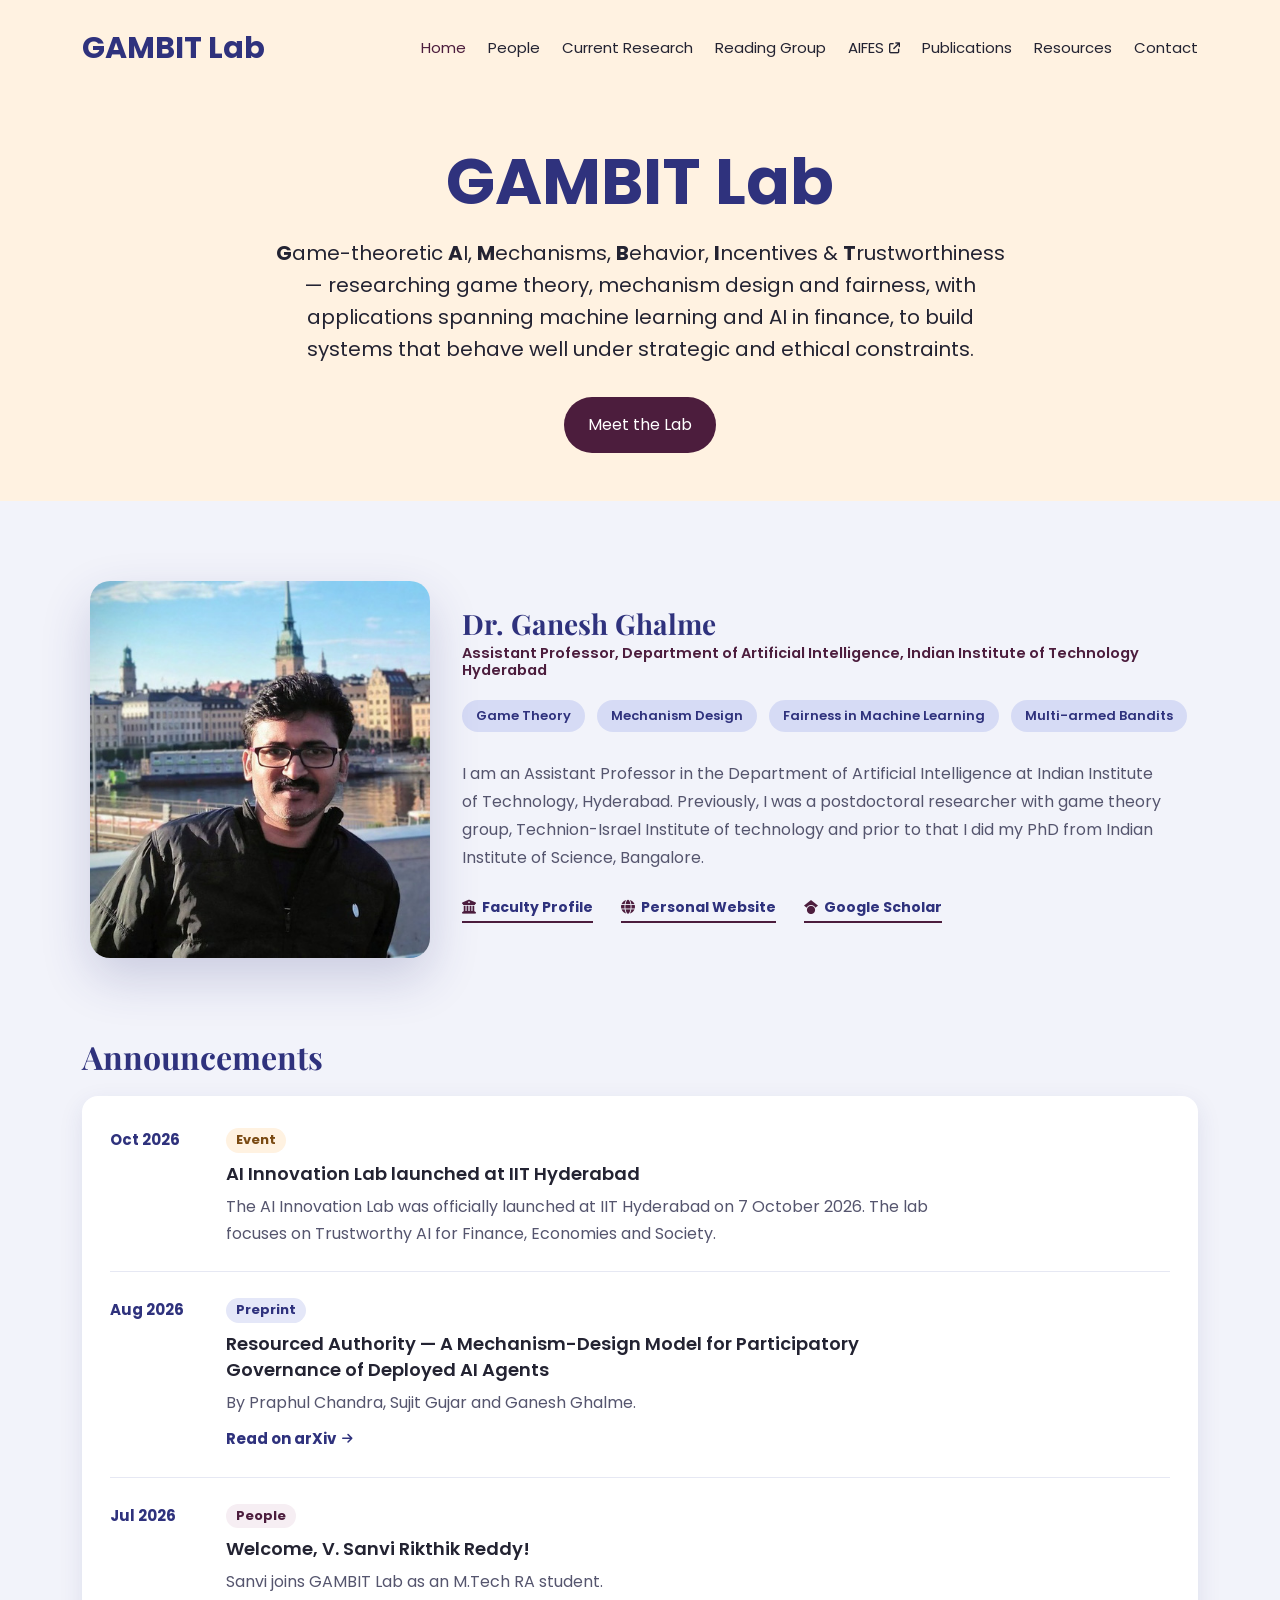
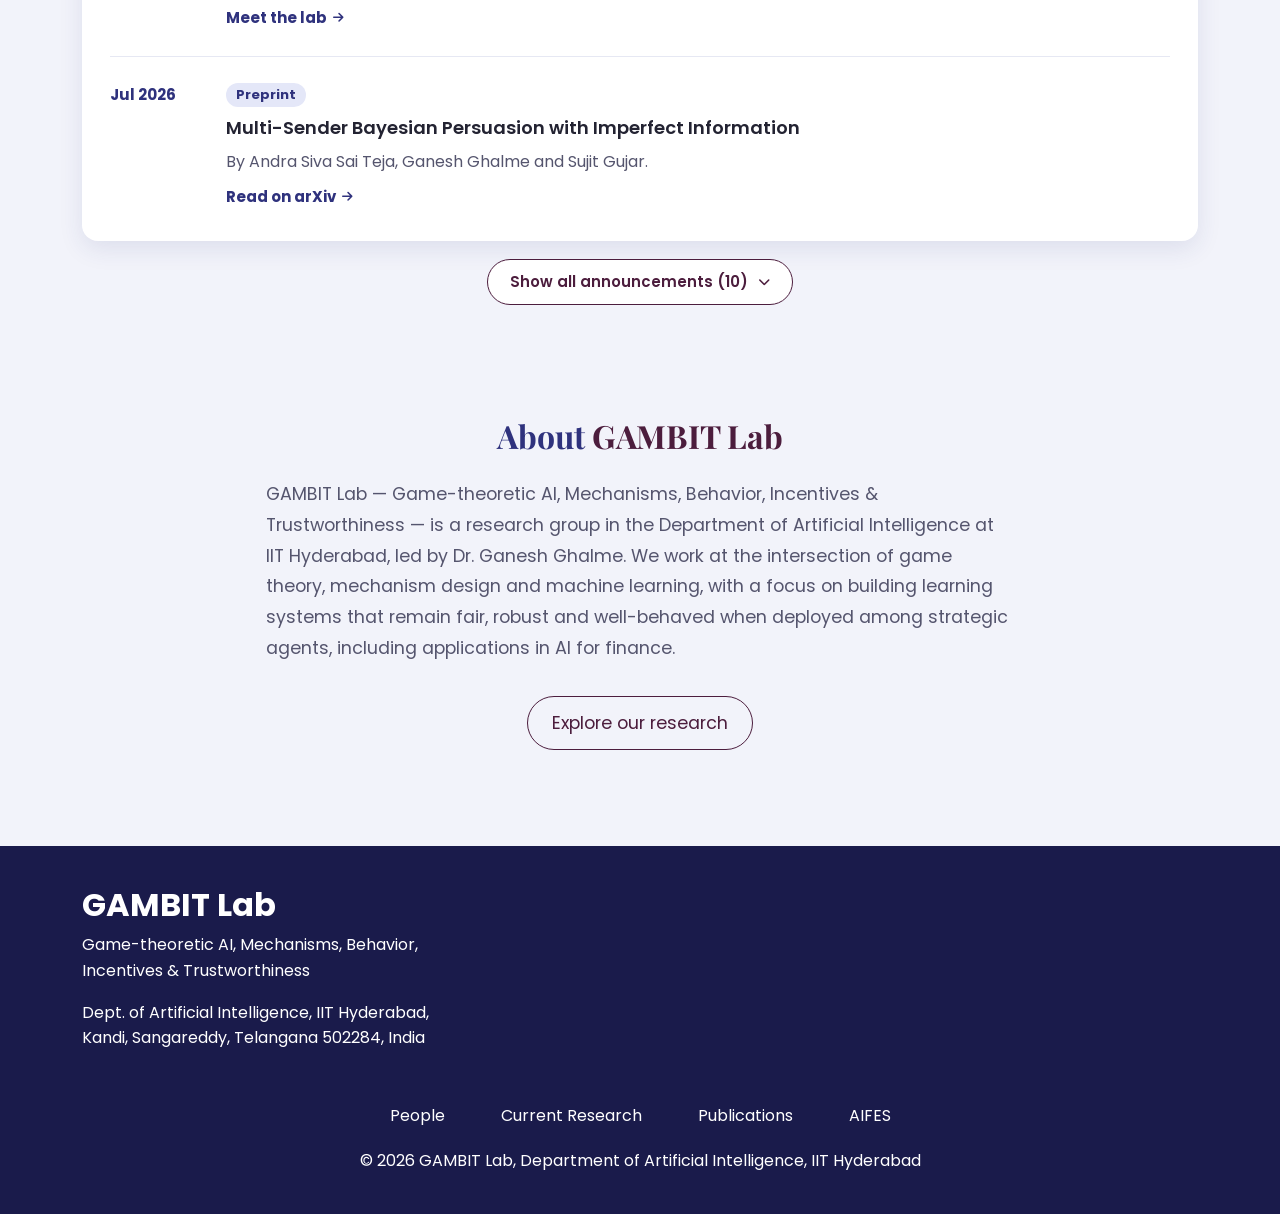
==== commit 0704fb6e: "Readability pass, supervisor-first Home, reading group sessions in a table - Readability (WCAG 2.2 /" ====
--- a/index.html
+++ b/index.html
@@ -12,15 +12,15 @@
   <link rel="stylesheet" href="./assets/plugin/OwlCarousel2-2.3.4/dist/assets/owl.carousel.min.css">
   <link rel="stylesheet" href="./assets/plugin/OwlCarousel2-2.3.4/dist/assets/owl.theme.default.min.css">
   <link rel="stylesheet" href="./assets/plugin/aos/aos.css">
-  <link rel="stylesheet" href="./assets/css/style.css?v=5">
-  <link rel="stylesheet" href="./assets/css/lab-custom.css?v=5">
+  <link rel="stylesheet" href="./assets/css/style.css?v=8">
+  <link rel="stylesheet" href="./assets/css/lab-custom.css?v=8">
 </head>
 <body>
     <div class="header-section">
         <header id="header" class="header d-flex align-items-center fixed-top">
             <div class="container-fluid container-xl position-relative d-flex align-items-center">
               <a href="index.html" class="logo d-flex align-items-center me-auto">
-                <h1 class="sitename">GAMBIT Lab</h1>
+                <span class="sitename">GAMBIT Lab</span>
               </a>
               <nav id="navmenu" class="navmenu">
                 <ul>
@@ -41,7 +41,7 @@
                 <div class="row">
                     <div class="col-12 d-flex align-items-center mt-5 mt-sm-5 mt-md-5 mb-5">
                       <div class="learning-section pt-5 pt-md-5 pt-lg-0 text-center mx-auto" style="max-width: 760px;">
-                        <h2 class="heading-large">GAMBIT Lab</h2>
+                        <h1 class="heading-large">GAMBIT Lab</h1>
                         <p class="subheading"><strong>G</strong>ame-theoretic <strong>A</strong>I, <strong>M</strong>echanisms, <strong>B</strong>ehavior, <strong>I</strong>ncentives &amp; <strong>T</strong>rustworthiness &mdash; researching game theory, mechanism design and fairness, with applications spanning machine learning and AI in finance, to build systems that behave well under strategic and ethical constraints.</p>
                         <a href="people.html#current-students" class="btn btn-secondary text-white border-0 rounded-5 py-3 px-4 btn-hover">Meet the Lab</a>
                      </div>
@@ -49,15 +49,6 @@
                 </div>
             </div>
        </div>
-
-       <section class="announcements-section container-fluid container-xl" id="announcements" data-aos="fade-up" aria-labelledby="announcements-title">
-          <div class="ann-header">
-            <h2 id="announcements-title">Announcements</h2>
-          </div>
-          <ul class="ann-list" data-announcements data-limit="4">
-            <li class="ann-empty">Loading announcements&hellip;</li>
-          </ul>
-       </section>
 
        <div class="supervisor-section container-fluid container-xl position-relative" data-aos="fade-up">
           <div class="row align-items-center">
@@ -88,6 +79,15 @@
             </div>
           </div>
        </div>
+
+        <section class="announcements-section container-fluid container-xl" id="announcements" data-aos="fade-up" aria-labelledby="announcements-title">
+          <div class="ann-header">
+            <h2 id="announcements-title">Announcements</h2>
+          </div>
+          <ul class="ann-list" data-announcements data-limit="4">
+            <li class="ann-empty">Loading announcements&hellip;</li>
+          </ul>
+       </section>
 
         <div class="about-section container-fluid container-xl position-relative mt-7 text-center overflow-hidden pb-5" id="about" data-aos="fade-right">
             <h2 class="about-title fw-bold mb-4">About <span class="text-secondary">GAMBIT Lab</span></h2>
@@ -129,7 +129,7 @@
     <script src="./assets/js/bootstrap.bundle.min.js"></script>
     <script src="./assets/plugin/OwlCarousel2-2.3.4/dist/owl.carousel.min.js"></script>
     <script src="./assets/plugin/aos/aos.js"></script>
-    <script src="./assets/js/announcements.js?v=3"></script>
-    <script src="./assets/js/main.js?v=5"></script>
+    <script src="./assets/js/announcements.js?v=4"></script>
+    <script src="./assets/js/main.js?v=8"></script>
 </body>
 </html>
--- a/assets/css/lab-custom.css
+++ b/assets/css/lab-custom.css
@@ -1911,3 +1911,380 @@
     animation-duration: 0.01ms !important;
   }
 }
+
+/* ===================================================================
+   Readability pass (WCAG 2.2 + common web typography guidance):
+   body text ~16px, labels >= 13px, line-height >= 1.5 for running text,
+   lines <= ~75 characters, no long centred paragraphs, touch targets
+   >= 24px, visible keyboard focus.
+   =================================================================== */
+
+/* Header wordmark is a span (one h1 per page), keep its look */
+.header .logo .sitename {
+  font-size: 30px;
+  font-weight: 700;
+  color: var(--primary);
+  line-height: 1;
+}
+
+@media (max-width: 480px) {
+  .header .logo .sitename {
+    font-size: 24px;
+  }
+}
+
+.learning-section .heading-large {
+  margin-bottom: 0.5rem;
+}
+
+/* Visible keyboard focus everywhere */
+a:focus-visible,
+button:focus-visible,
+[role="button"]:focus-visible {
+  outline: 3px solid rgba(47, 50, 125, 0.55);
+  outline-offset: 3px;
+  border-radius: 6px;
+}
+
+.footer a:focus-visible {
+  outline-color: rgba(255, 255, 255, 0.8);
+}
+
+/* Labels and chips: 13px minimum */
+.supervisor-tags span,
+.supervisor-section.compact .supervisor-tags span,
+.person-tags span,
+.person-role,
+.person-field-name,
+.ann-tag,
+.rg-tag,
+.publication-venue {
+  font-size: 13px;
+}
+
+/* Running text: ~16px, comfortable measure */
+.supervisor-detail p.bio {
+  font-size: 16px;
+  line-height: 1.75;
+  max-width: 70ch;
+}
+
+.learning-section .subheading {
+  max-width: 62ch;
+}
+
+@media (min-width: 992px) {
+  .learning-section .subheading {
+    font-size: 1.25rem;
+  }
+}
+
+.about-subheading {
+  text-align: left;
+  max-width: 68ch;
+}
+
+.service-subheading {
+  text-align: left;
+  font-size: 1.05rem;
+}
+
+.rg-intro p {
+  max-width: 68ch;
+  margin-left: auto;
+  margin-right: auto;
+}
+
+.publication-item h5 {
+  line-height: 1.45;
+}
+
+.publication-authors {
+  font-size: 15px;
+  line-height: 1.6;
+}
+
+/* Announcements */
+.supervisor-section + .announcements-section {
+  padding-top: 0;
+}
+
+.ann-item {
+  padding: 24px 0;
+}
+
+.ann-body {
+  max-width: 72ch;
+}
+
+.ann-date {
+  font-size: 15px;
+}
+
+.ann-tag {
+  margin-bottom: 8px;
+}
+
+.ann-title {
+  font-size: 18px;
+  line-height: 1.45;
+  margin-bottom: 6px;
+}
+
+.ann-text {
+  font-size: 16px;
+  line-height: 1.7;
+}
+
+.ann-link {
+  font-size: 15px;
+}
+
+@media (max-width: 767px) {
+  .ann-title {
+    font-size: 17px;
+  }
+
+  .ann-item {
+    padding: 20px 0;
+  }
+}
+
+/* Touch targets: at least 24px tall */
+.footer-menu a,
+.ann-link,
+.rg-link,
+.publication-link,
+.supervisor-links a,
+.person-row-cta {
+  display: inline-flex;
+  align-items: center;
+  min-height: 28px;
+}
+
+.footer-menu a {
+  padding: 4px 2px;
+}
+
+/* Reading Group: paper descriptions and session/part chips */
+.rg-desc {
+  color: var(--tertiary);
+  font-size: 16px;
+  line-height: 1.7;
+  max-width: 72ch;
+  margin: 10px 0 0;
+}
+
+.rg-tag-plain {
+  background: #fff;
+  border: 1px solid #D6DBF5;
+  color: var(--quaternary);
+}
+
+.rg-paper-meta {
+  font-size: 15px;
+}
+
+/* ---------- Reading Group: past sessions table ---------- */
+.rg-table-wrap {
+  background: #fff;
+  border-radius: 16px;
+  box-shadow: 0 8px 24px rgba(38, 45, 118, 0.10);
+  overflow: hidden;
+}
+
+.rg-table {
+  width: 100%;
+  border-collapse: collapse;
+  font-size: 15px;
+}
+
+.rg-table thead th {
+  background: #EEF0FA;
+  color: var(--primary);
+  font-size: 13px;
+  font-weight: 700;
+  letter-spacing: 0.04em;
+  text-transform: uppercase;
+  text-align: left;
+  padding: 14px 20px;
+  white-space: nowrap;
+}
+
+.rg-table td {
+  padding: 18px 20px;
+  vertical-align: top;
+  color: var(--tertiary);
+  line-height: 1.55;
+}
+
+.rg-table tbody tr + tr td {
+  border-top: 1px solid #E6E8F3;
+}
+
+.rg-table tbody tr:hover td {
+  background: #FAFAFE;
+}
+
+.rg-td-date {
+  width: 150px;
+}
+
+.rg-row-date {
+  display: block;
+  color: var(--primary);
+  font-weight: 700;
+  font-size: 14.5px;
+}
+
+.rg-row-note {
+  display: inline-block;
+  margin-top: 6px;
+  margin-right: 4px;
+  font-size: 13px;
+  color: var(--quaternary);
+  border: 1px solid #D6DBF5;
+  border-radius: 999px;
+  padding: 1px 9px;
+}
+
+.rg-row-title {
+  display: inline;
+  font-weight: 600;
+  font-size: 16.5px;
+  color: var(--tertiary);
+  line-height: 1.45;
+}
+
+a.rg-row-title {
+  text-decoration: underline;
+  text-decoration-color: #C9CDEA;
+  text-underline-offset: 3px;
+}
+
+a.rg-row-title:hover {
+  color: var(--primary);
+  text-decoration-color: currentColor;
+}
+
+.rg-row-meta {
+  color: var(--quaternary);
+  font-size: 14.5px;
+  margin: 4px 0 0;
+}
+
+.rg-details {
+  margin-top: 8px;
+}
+
+.rg-details summary {
+  display: inline-flex;
+  align-items: center;
+  gap: 6px;
+  min-height: 28px;
+  cursor: pointer;
+  color: var(--secondary);
+  font-weight: 700;
+  font-size: 14px;
+  list-style: none;
+}
+
+.rg-details summary::-webkit-details-marker {
+  display: none;
+}
+
+.rg-details summary::before {
+  content: '\25B8';
+  font-size: 12px;
+  transition: transform 0.2s ease;
+}
+
+.rg-details[open] summary::before {
+  transform: rotate(90deg);
+}
+
+.rg-details .rg-desc {
+  margin-top: 4px;
+}
+
+.rg-details .rg-link {
+  margin-top: 8px;
+}
+
+.rg-td-presenter {
+  width: 190px;
+  font-weight: 600;
+}
+
+.rg-td-theme {
+  width: 210px;
+}
+
+.rg-td-theme .rg-tags {
+  margin: 0;
+}
+
+.rg-empty-row td {
+  color: var(--quaternary);
+  font-style: italic;
+}
+
+/* Tablet: theme moves under presenter to give the paper column room */
+@media (max-width: 991px) {
+  .rg-td-presenter,
+  .rg-td-theme {
+    width: 170px;
+  }
+}
+
+/* Phones: each row becomes a labelled card */
+@media (max-width: 767px) {
+  .rg-table thead {
+    position: absolute;
+    width: 1px;
+    height: 1px;
+    overflow: hidden;
+    clip: rect(0 0 0 0);
+  }
+
+  .rg-table,
+  .rg-table tbody,
+  .rg-table tr,
+  .rg-table td {
+    display: block;
+    width: 100%;
+  }
+
+  .rg-table tbody tr {
+    padding: 16px 18px;
+  }
+
+  .rg-table tbody tr + tr {
+    border-top: 1px solid #E6E8F3;
+  }
+
+  .rg-table tbody tr + tr td {
+    border-top: 0;
+  }
+
+  .rg-table td {
+    padding: 0;
+  }
+
+  .rg-table td + td {
+    margin-top: 10px;
+  }
+
+  .rg-table td[data-label]::before {
+    content: attr(data-label);
+    display: block;
+    color: var(--secondary);
+    font-size: 13px;
+    font-weight: 700;
+    margin-bottom: 2px;
+  }
+
+  .rg-table tbody tr:hover td {
+    background: transparent;
+  }
+}
